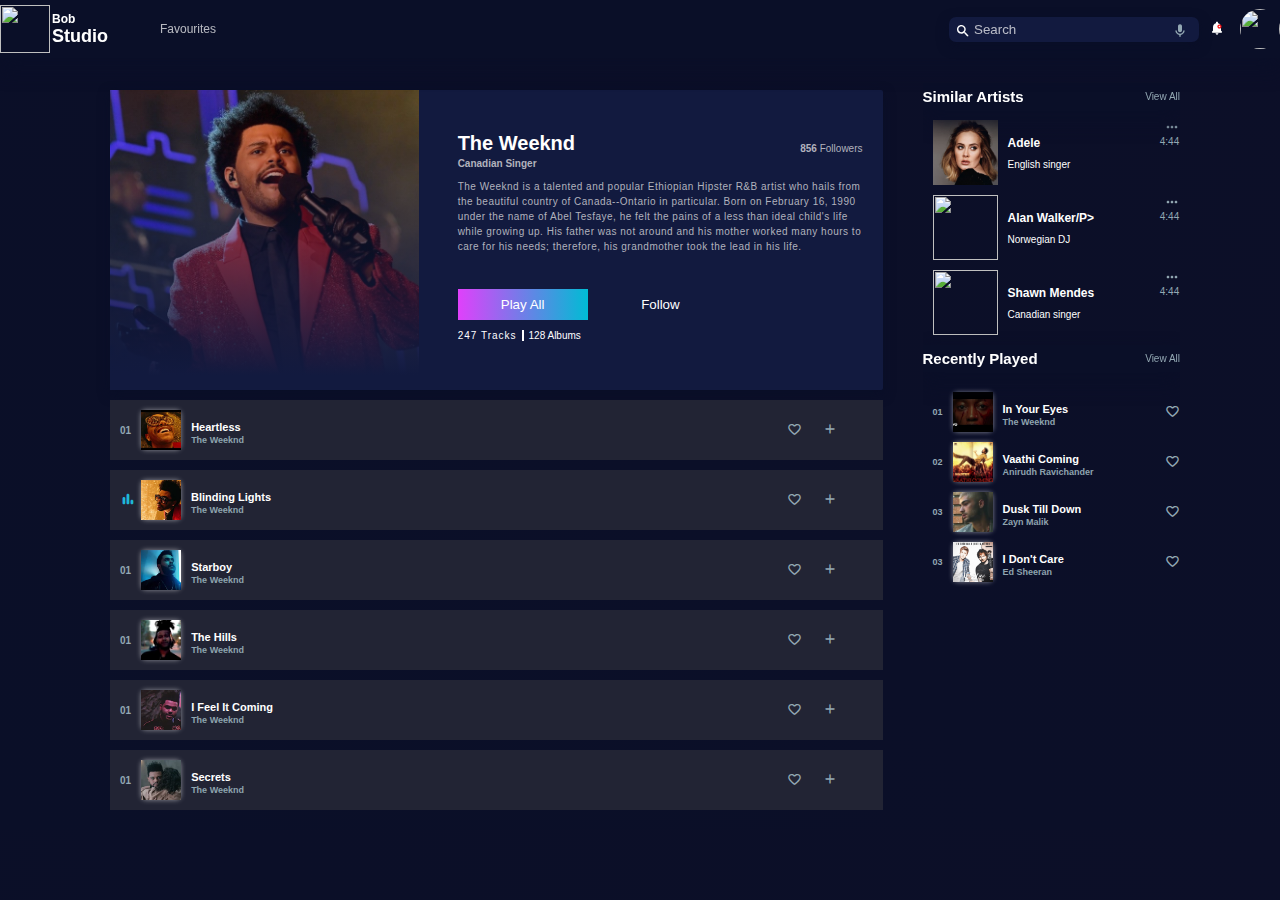
==== playlist.html @ 1a315e76 "complete single playlist" ====
<!DOCTYPE html>
<html lang="en">

<head>
    <meta charset="UTF-8" />
    <meta name="viewport" content="width=device-width, initial-scale=1.0" />
    <title>Bob Studio</title>
    <link rel="shortcut icon" href="img/logo1.svg" type="image/x-icon">
    <link rel="stylesheet" href="css/style.css" />
    <link
        href="https://fonts.googleapis.com/css?family=Material+Icons|Material+Icons+Outlined|Material+Icons+Two+Tone|Material+Icons+Round"
        rel="stylesheet" />
</head>

<body>
    <!-- Navbar -->
    <div class="navbar-fixed">
        <nav class="navbar">
            <div class="left d-flex">
                <div class="logo d-flex">
                    <div class="logo-img">
                        <a href="index.html"><img src="img/logo1.svg" alt=""></a>
                    </div>
                    <span class="logo-name">
                        <span>Bob</span><br />
                        <span>Studio</span>
                    </span>
                </div>
                <span class="link">
                    <a href="#player">Favourites</a>
                </span>
            </div>
            <div class="right d-flex">
                <div class="search">
                    <span class="material-icons-round"> search </span>
                    <input type="text" placeholder="Search" />
                    <span class="material-icons-round"> mic </span>
                </div>
                <div class="notif">
                    <i class="material-icons-round"> notifications </i>
                    <i class="material-icons-round"> stop_circle </i>
                </div>
                <div class="profile-pic">
                    <img src="img/profile.jpeg" alt="" />
                </div>
            </div>
        </nav>
    </div>
    <!-- End Navbar -->

    <div class="container d-flex">
        <!--  Main Section -->
        <main class="main-section col">
            <!-- Hero Section -->
            <div class="hero d-flex">
                <div class="left">
                    <div class="image-container">
                        <img src="img/weeknd1.jpg" alt="" />
                    </div>
                </div>
                <div class="right d-flex">
                    <div class="heading d-flex">
                        <div class="left">
                            <p class="artist-name">The Weeknd</p>
                            <p class="bold">Canadian Singer</p>
                        </div>
                        <div class="right">
                            <span class="followers bold">856</span> Followers
                        </div>
                    </div>
                    <div class="description">
                        The Weeknd is a talented and popular Ethiopian Hipster R&B artist who hails from the beautiful
                        country of
                        Canada--Ontario in particular. Born on February 16, 1990 under the name of Abel Tesfaye, he felt
                        the pains of a less
                        than ideal child's life while growing up. His father was not around and his mother worked many
                        hours to care for his
                        needs; therefore, his grandmother took the lead in his life.
                    </div>
                    <div class="controls">
                        <button class="btn">Play All</button>
                        <button class="btn">Follow</button>
                    </div>
                    <div class="songs d-flex">
                        <div class="tracks"><span>247</span> Tracks</div>
                        <div class="albums"><span>128</span> Albums</div>
                    </div>
                </div>
            </div>
            <!-- End Hero Section -->

            <!-- All Songs -->
            <div class="all-songs d-flex">
                <div class="song d-flex">
                    <div class="left d-flex">
                        <div class="count">01</div>
                        <a href="#player">
                            <div class="image-container play-pause">
                                <img src="img/heartless.webp" alt="" />
                            </div>
                        </a>
                        <div class="name d-flex">
                            <div class="song-name">Heartless</div>
                            <div class="singer-name">The Weeknd</div>
                        </div>
                    </div>
                    <div class="right d-flex">
                        <input type="checkbox" class="toggle-button" />
                        <div class="favourite"></div>
                        <span class="material-icons-round"> add </span>
                    </div>
                </div>
                <div class="song d-flex">
                    <div class="left d-flex">
                        <div class="current-playing">
                            <span class="material-icons-round">
                                bar_chart
                            </span>
                        </div>
                        <a href="#player">
                            <div class="image-container play-pause">
                                <img src="img/blinding-ligghts.webp" alt="" />
                            </div>
                        </a>
                        <div class="name d-flex">
                            <div class="song-name">Blinding Lights</div>
                            <div class="singer-name">The Weeknd</div>
                        </div>
                    </div>
                    <div class="right d-flex">
                        <input type="checkbox" class="toggle-button" />
                        <div class="favourite"></div>
                        <span class="material-icons-round"> add </span>
                    </div>
                </div>
                <div class="song d-flex">
                    <div class="left d-flex">
                        <div class="count">01</div>
                        <a href="#player">
                            <div class="image-container play-pause">
                                <img src="img/starboy.webp" alt="" />
                            </div>
                        </a>
                        <div class="name d-flex">
                            <div class="song-name">Starboy</div>
                            <div class="singer-name">The Weeknd</div>
                        </div>
                    </div>
                    <div class="right d-flex">
                        <input type="checkbox" class="toggle-button" />
                        <div class="favourite"></div>
                        <span class="material-icons-round"> add </span>
                    </div>
                </div>
                <div class="song d-flex">
                    <div class="left d-flex">
                        <div class="count">01</div>
                        <a href="#player">
                            <div class="image-container play-pause">
                                <img src="img/the-hills.webp" alt="" />
                            </div>
                        </a>
                        <div class="name d-flex">
                            <div class="song-name">The Hills</div>
                            <div class="singer-name">The Weeknd</div>
                        </div>
                    </div>
                    <div class="right d-flex">
                        <input type="checkbox" class="toggle-button" />
                        <div class="favourite"></div>
                        <span class="material-icons-round"> add </span>
                    </div>
                </div>
                <div class="song d-flex">
                    <div class="left d-flex">
                        <div class="count">01</div>
                        <a href="#player">
                            <div class="image-container play-pause">
                                <img src="img/i-feel-it-coming.webp" alt="" />
                            </div>
                        </a>
                        <div class="name d-flex">
                            <div class="song-name">I feel it coming</div>
                            <div class="singer-name">The Weeknd</div>
                        </div>
                    </div>
                    <div class="right d-flex">
                        <input type="checkbox" class="toggle-button" />
                        <div class="favourite"></div>
                        <span class="material-icons-round"> add </span>
                    </div>
                </div>
                <div class="song d-flex">
                    <div class="left d-flex">
                        <div class="count">01</div>
                        <a href="#player">
                            <div class="image-container play-pause">
                                <img src="img/secrets.webp" alt="" />
                            </div>
                        </a>
                        <div class="name d-flex">
                            <div class="song-name">Secrets</div>
                            <div class="singer-name">The Weeknd</div>
                        </div>
                    </div>
                    <div class="right d-flex">
                        <input type="checkbox" class="toggle-button" />
                        <div class="favourite"></div>
                        <span class="material-icons-round"> add </span>
                    </div>
                </div>
            </div>
            <!-- End All Songs -->
        </main>
        <!-- End Main Section -->

        <!-- Sidebar -->
        <aside class="col">
            <div class="navbar-fixed d-flex">
                <div class="left">Similar Artists</div>
                <div class="right"><a href="#"> View All</a></div>
            </div>

            <div class="sidebar-main" id="similar-artists">
                <div class="latest-artist d-flex">
                    <div class="left d-flex">
                        <a href="#player">
                            <div class="image-container play-pause" tabindex="1">
                                <img src="img/adele.jpg" alt="">
                            </div>
                        </a>
                        <div class="details">
                            <p class="name">Adele</p>
                            <p class="date">English singer</p>
                        </div>
                    </div>
                    <div class="right d-flex">
                        <div class="dropdown-container" tabindex="1">
                            <div class="dropdown">
                                <ul class="list">
                                    <li>
                                        <a href="#player">
                                            <span class="material-icons-round ">
                                                play_arrow
                                            </span>
                                            <span> Play Now</span>
                                        </a>
                                    </li>
                                    <li>
                                        <a href="#player">
                                            <span class="material-icons-round ">
                                                add
                                            </span>
                                            <span> Add to Queue</span>
                                        </a>
                                    </li>
                                    <li>
                                        <a href="#player">
                                            <span class="material-icons-round ">
                                                playlist_add
                                            </span>
                                            <span> Add to Favourites</span>
                                        </a>
                                    </li>
                                    <li>
                                        <a href="#player">
                                            <span class="material-icons-round ">
                                                info
                                            </span>
                                            <span> Get Info</span>
                                        </a>
                                    </li>
                                </ul>
                            </div>
                            <div class="menu-icon">
                                <span class="material-icons-round">
                                    more_horiz
                                </span>
                            </div>
                        </div>

                        <div class="length">
                            4:44
                        </div>

                    </div>
                </div>
                <div class="latest-artist d-flex">
                    <div class="left d-flex">
                        <a href="#player">
                            <div class="image-container play-pause" tabindex="1">
                                <img src="img/AlanWalker.jpg" alt="">
                            </div>
                        </a>
                        <div class="details">
                            <p class="name">Alan Walker/p>
                            <p class="date">Norwegian DJ</p>
                        </div>
                    </div>
                    <div class="right d-flex">
                        <div class="dropdown-container" tabindex="1">
                            <div class="dropdown">
                                <ul class="list">
                                    <li>
                                        <a href="#player">
                                            <span class="material-icons-round ">
                                                play_arrow
                                            </span>
                                            <span> Play Now</span>
                                        </a>
                                    </li>
                                    <li>
                                        <a href="#player">
                                            <span class="material-icons-round ">
                                                add
                                            </span>
                                            <span> Add to Queue</span>
                                        </a>
                                    </li>
                                    <li>
                                        <a href="#player">
                                            <span class="material-icons-round ">
                                                playlist_add
                                            </span>
                                            <span> Add to Favourites</span>
                                        </a>
                                    </li>
                                    <li>
                                        <a href="#player">
                                            <span class="material-icons-round ">
                                                info
                                            </span>
                                            <span> Get Info</span>
                                        </a>
                                    </li>
                                </ul>
                            </div>
                            <div class="menu-icon">
                                <span class="material-icons-round">
                                    more_horiz
                                </span>
                            </div>
                        </div>

                        <div class="length">
                            4:44
                        </div>

                    </div>
                </div>
                <div class="latest-artist d-flex">
                    <div class="left d-flex">
                        <a href="#player">
                            <div class="image-container play-pause" tabindex="1">
                                <img src="img/shawnmendes.jpg" alt="">
                            </div>
                        </a>
                        <div class="details">
                            <p class="name">Shawn Mendes</p>
                            <p class="date">Canadian singer</p>
                        </div>
                    </div>
                    <div class="right d-flex">
                        <div class="dropdown-container" tabindex="1">
                            <div class="dropdown">
                                <ul class="list">
                                    <li>
                                        <a href="#player">
                                            <span class="material-icons-round ">
                                                play_arrow
                                            </span>
                                            <span> Play Now</span>
                                        </a>
                                    </li>
                                    <li>
                                        <a href="#player">
                                            <span class="material-icons-round ">
                                                add
                                            </span>
                                            <span> Add to Queue</span>
                                        </a>
                                    </li>
                                    <li>
                                        <a href="#player">
                                            <span class="material-icons-round ">
                                                playlist_add
                                            </span>
                                            <span> Add to Favourites</span>
                                        </a>
                                    </li>
                                    <li>
                                        <a href="#player">
                                            <span class="material-icons-round ">
                                                info
                                            </span>
                                            <span> Get Info</span>
                                        </a>
                                    </li>
                                </ul>
                            </div>
                            <div class="menu-icon">
                                <span class="material-icons-round">
                                    more_horiz
                                </span>
                            </div>
                        </div>

                        <div class="length">
                            4:44
                        </div>

                    </div>
                </div>
            </div>

            <!-- Recently Played -->
            <div class="navbar-fixed d-flex">
                <div class="left">Recently Played</div>
                <div class="right"><a href="#"> View All</a></div>
            </div>

            <div class="sidebar-main" id="recently-played">
                <div class="song d-flex">
                    <div class="left d-flex">
                        <div class="count">01</div>
                        <a href="#player">
                            <div class="image-container play-pause">
                                <img src="img/in-your-eyes.jpeg" alt="" />
                            </div>
                        </a>
                        <div class="name d-flex">
                            <div class="song-name">In Your Eyes</div>
                            <div class="singer-name">The Weeknd</div>
                        </div>
                    </div>
                    <div class="right">
                        <input type="checkbox" class="toggle-button" />
                        <div class="favourite"></div>
                    </div>
                </div>
                <div class="song d-flex">
                    <div class="left d-flex">
                        <div class="count">02</div>

                        <a href="#player">
                            <div class="image-container play-pause">
                                <img src="img/vaatthi.jpg" alt="" />
                            </div>
                        </a>
                        <div class="name d-flex">
                            <div class="song-name">Vaathi Coming</div>
                            <div class="singer-name">Anirudh Ravichander</div>
                        </div>
                    </div>
                    <div class="right">
                        <input type="checkbox" class="toggle-button" />
                        <div class="favourite"></div>
                    </div>
                </div>
                <div class="song d-flex">
                    <div class="left d-flex">
                        <div class="count">03</div>

                        <a href="#player">
                            <div class="image-container play-pause">
                                <img src="img/dusk-till-down.jpeg" alt="" />
                            </div>
                        </a>
                        <div class="name d-flex">
                            <div class="song-name">Dusk Till Down</div>
                            <div class="singer-name">Zayn Malik</div>
                        </div>
                    </div>
                    <div class="right">
                        <input type="checkbox" class="toggle-button" />
                        <div class="favourite"></div>
                    </div>
                </div>
                <div class="song d-flex">
                    <div class="left d-flex">
                        <div class="count">03</div>

                        <a href="#player">
                            <div class="image-container play-pause">
                                <img src="img/i-dont-care.jpg" alt="" />
                            </div>
                        </a>
                        <div class="name d-flex">
                            <div class="song-name">I Don't Care</div>
                            <div class="singer-name">Ed Sheeran</div>
                        </div>
                    </div>
                    <div class="right">
                        <input type="checkbox" class="toggle-button" />
                        <div class="favourite"></div>
                    </div>
                </div>
            </div>
        </aside>
        <!-- End Sidebar -->
    </div>
    <!-- Footer -->
    <footer id="player">
        <div class="container d-flex">
            <div class="song-info left d-flex">
                <div class="image-container"><img src="img/weeknd.jpg" alt="" /></div>
                <div class="song-details">
                    <marquee behavior=scroll direction="left" scrollamount="3">Blinding Lights</marquee>
                    <p>The Weeknd</p>
                </div>
                <div class="make-favourite d-flex">
                    <input type="checkbox" class="toggle-button" />
                    <div class="favourite"></div>
                    <span class="material-icons-round">block</span>
                </div>
            </div>
            <div class="main-controls d-flex center">
                <div class="top-controls d-flex">
                    <span class="material-icons-round">shuffle</span>
                    <span class="material-icons-round">skip_previous</span>
                    <span class="material-icons-round">pause</span>
                    <span class="material-icons-round">skip_next</span>
                    <span class="material-icons-round">repeat</span>
                </div>
                <div class="bottom-controls d-flex">
                    <div class="duration">1:24</div>
                    <div class="progress d-flex"><input type="range" /></div>
                    <div class="duration">4:23</div>
                </div>
            </div>
            <div class="right-control right d-flex">
                <span class="material-icons-round">playlist_play</span>
                <span class="material-icons-round">speaker</span>
                <span class="material-icons-round">volume_up</span>
                <div class="progress d-flex">
                    <input type="range" />
                </div>
                <span class="material-icons-round">open_in_full</span>
            </div>
        </div>
    </footer>
    <!-- End Footer -->
</body>

</html>
---- css/style.css ----
/*=============================================
=            Global Styles            =
=============================================*/

@font-face {
  font-family: priori-sans;
  src: url(../Priori_Sans_Regular.ttf);
}
* {
  padding: 0;
  margin: 0;
  box-sizing: border-box;
  font-family: sans-serif;
  outline: none;
}

html {
  font-size: 62.5%;
}
:root {
  --white: #ffffff;
  --light-grey: #93a8b3;
  --dark-blue: #0a0f28;
}
a {
  color: inherit;
  text-decoration: none;
}
a:hover,
a:focus {
  color: white;
  text-decoration: none;
}
::-webkit-scrollbar {
  display: none;
}
::placeholder {
  /* Chrome, Firefox, Opera, Safari 10.1+ */
  color: #ffffffb3;
  opacity: 1; /* Firefox */
}
html,
body,
aside {
  -ms-overflow-style: none; /* IE and Edge */
  scrollbar-width: none; /* Firefox */
}

body {
  background: linear-gradient(45deg, #0a0f28, #0c0f28);
  background-color: #0a0f28;
  background-color: var(--dark-blue);
  color: #93a8b3;
  color: var(--light-grey);
  scrollbar-width: none;
}
img {
  width: 100%;
  height: 100%;
  object-fit: cover;
}
.col {
  margin-left: 1.5rem;
  margin-right: 1.5rem;
  padding: 1rem;
}
.d-flex {
  display: flex;
  justify-content: center;
  align-items: center;
}
.container {
  width: 100%;
  margin-top: 8rem;
  padding-right: 1.5rem;
  padding-left: 1.5rem;
  margin-right: auto;
  margin-left: auto;
  align-items: stretch;
}
@media (min-width: 576px) {
  .container {
    width: 54rem;
  }
}
@media (min-width: 768px) {
  .container {
    width: 720px;
  }
}
@media (min-width: 992px) {
  .container {
    width: 960px;
  }
}
@media (min-width: 1200px) {
  .container {
    width: 114rem;
  }
}
.main-section {
  flex: 3;
}
.center {
  align-self: center;
  justify-self: center;
}

aside {
  flex: 1;
}
.section-title {
  margin: 2rem 0 1rem;
  color: white;
  color: var(--white);
  font-weight: 500;
  text-transform: capitalize;
}
.material-icons-round,
.material-icons-outlined {
  font-size: 16px !important;
  vertical-align: middle;
  position: relative;
  top: -1px;
  margin-right: 5px;
}
.material-icons-round:hover,
.material-icons-round:focus {
  color: white;
  cursor: pointer;
}
.dropdown {
  background-color: rgba(255, 255, 255, 0.9);
  position: absolute;
  top: 10px;
  right: 20px;
  transition: transform 0.4s;
  transform: scale(0);
  transform-origin: 100% 0;
  font-weight: normal;
}
.dropdown-container:focus .dropdown {
  z-index: 100;
  transform: scale(1);
  text-align: left;
}

/*=====  End of Global Styles  ======*/

/*=============================================
=            Navbar            =
=============================================*/

.navbar-fixed {
  position: fixed;
  width: 100%;
  top: 0;
  background-color: #0a0f28;
  background-color: var(--dark-blue);
  padding: 5px 0;
  box-shadow: 0px 10px 20px 0px #0a0f28;
  box-shadow: 0px 10px 20px 0px var(--dark-blue);
  z-index: 200;
}
.navbar {
  display: flex;
  justify-content: space-between;
  align-items: center;
}
.logo-img {
  height: 4.8rem;
  width: 5rem;
}
.logo-img img {
  height: 100%;
  width: 100%;
  object-fit: contain;
}
.logo-name {
  width: 10rem;
  padding: 0px 2px;
  font-weight: 600;
}
.logo-name span:first-child {
  color: white;
  color: var(--white);
  font-size: 1.2rem;
}
.logo-name span:last-child {
  color: white;
  color: var(--white);
  font-size: 1.8rem;
}
.link a {
  padding: 10px;
  font-size: 1.2rem;
  color: rgba(255, 255, 255, 0.7);
  text-decoration: none;
}
.link a:hover {
  cursor: pointer;
  color: white;
  color: var(--white);
}
.search input {
  padding: 0.5rem 2.5rem;
  width: 25rem;
  background-color: #121a3f;
  color: white;
  color: var(--white);
  border: none;
  border-radius: 7px;
  /* box-shadow: 0px 1px 13px 1px #090e27; */
  box-shadow: #090e27 0px 4px 12px;
}
.search {
  position: relative;
}
.search span:nth-child(1) {
  position: absolute;
  font-size: 1rem;
  left: 6px;
  top: 6px;
  color: #ffffff;
  z-index: 1;
}
.search span:last-child {
  position: absolute;
  font-size: 1rem;
  right: 6px;
  top: 6px;
  color: #93a8b3;
  z-index: 1;
}
.search,
.notif {
  margin-right: 1rem;
}
.notif {
  color: white;
  color: var(--white);
  position: relative;
  cursor: pointer;
}
.notif i:nth-child(2) {
  position: absolute;
  font-size: 5px !important;
  color: red;
  left: 8px;
  top: 3px;
}
.profile-pic {
  height: 4rem;
  width: 4rem;
}
.profile-pic img {
  width: 100%;
  height: 100%;
  object-fit: cover;
  border-radius: 50%;
}

/*=====  End of Navbar  ======*/

/*=============================================
=            Carousel            =
=============================================*/

.carousel .row {
  justify-content: space-between;
}
.carousel-item {
  /* margin-bottom: 1rem; */
  min-width: 24rem;
  height: 20rem;
  border-radius: 5px;
  transition: transform 250ms;
  overflow: hidden;
}
.row:hover .carousel-item {
  opacity: 0.5;
  transform: scale(0.9);
}
.row:hover .carousel-item:hover {
  cursor: pointer;
  transform: scale(1.2);
  opacity: 1;
  z-index: 1;
}

/*=====  End of Carousel  ======*/

/*=============================================
=            Latest Release Section            =
=============================================*/

.section-container {
  flex-wrap: wrap;
  justify-content: space-between;
}
.image-container {
  width: 10rem;
  height: 10rem;
  margin-right: 1rem;
}
.latest-artist {
  flex-basis: 47%;
  margin-bottom: 1rem;
  justify-content: space-between;
  position: relative;
}
.latest-artist .right {
  flex-direction: column;
  align-self: flex-start;
  justify-content: end;
}
.details {
  color: white;
}
.name,
.date {
  line-height: 2;
}
.name {
  text-transform: capitalize;
  font-size: 1.2em;
  color: #fff;
  font-weight: 600;
}
.date {
  font-weight: 100;
}
.menu-icon:hover {
  cursor: pointer;
}
.latest-artist .material-icons-round {
  margin: 0;
  margin-left: 5px;
}
.length {
  font-size: 1em;
}
.list {
  list-style: none;
}
.list li:hover {
  background-color: white;
}
.list li a {
  display: block;
  width: 100%;
  text-decoration: none;
  color: darkslategray;
  padding: 0.5rem;
  font-size: 12px;
  border-bottom: 1px solid lightgray;
}
.text {
  line-height: 24px;
}

/*=====  End of Latest Release Section  ======*/

/*=============================================
=            Popular Artists Section            =
=============================================*/

.popular-artist .image-container {
  border-radius: 50%;
  overflow: hidden;
  width: 11.5rem;
  margin-right: 0;
}
.popular-artist .image-container img {
  border-radius: 50%;
}
.popular-artist .name {
  text-align: center;
  text-transform: capitalize;
}

/*=============================================
=            Catefories Section            =
=============================================*/

#categories .section-container {
  background-color: #101642;
  padding: 1rem;
  border-radius: 5px;
}
.stations {
  height: 10rem;
  width: 10rem;
  flex-direction: column;
  padding: 10px;
  border-radius: 10px;
  background-color: #ff6701;
  box-shadow: 0px 0px 10px 2px #00000050;
}
.stations .image-container {
  margin: 0;
  width: 4rem;
  height: 4rem;
}
.category {
  position: relative;
  width: 8rem;
  height: 8rem;
  overflow: hidden;
  border-radius: 50%;
}
.category .image-container {
  display: block;
  width: 8rem;
  height: 8rem;
  margin-right: 0;
}
.category img {
  border-radius: 50%;
}
.category .name {
  position: absolute;
  width: 100%;
  height: 100%;
  top: 0;
  left: 0;
  border-radius: 50%;
  text-align: center;
  z-index: 2;
  font-size: 1.2rem;
  text-shadow: 0px 5px 6px rgba(0, 0, 0);
}
.love {
  background: rgb(2, 0, 36);
  background: linear-gradient(#ff577e50 0%, #ff577f50 100%);
}
.retro {
  background: linear-gradient(#f0cb6550 0%, #f1ce6d50 100%);
}
.chill {
  background: linear-gradient(#00d0f550, #51c2d550);
}
.workout {
  background: linear-gradient(#ebd8b750 0%, #ebd8b750 100%);
}
.rock {
  background: linear-gradient(#0015ff50 0%, #0015ff50 100%);
}
.pop {
  background: linear-gradient(
    rgba(255, 166, 0, 0.5) 0%,
    rgba(255, 68, 0, 0.5) 100%
  );
}

/*=====  End of Catefories Section  ======*/

/*=============================================
=            Most Popular Categories Section            =
=============================================*/

#most-popular .section-container {
  justify-content: space-between;
}
.mood-element {
  position: relative;
}
.mood-element .image-container,
.mood-element {
  min-width: 24rem;
  height: 16rem;
}
.mood-element .name {
  position: absolute;
  text-align: center;
  width: 24rem;
  top: 0;
  line-height: 16rem;
  font-size: 1.5rem;
  background-color: #00000050;
  text-shadow: 2px 1px 1px black;
  z-index: 2;
}

/*=====  End of Most Popular Categories Section  ======*/

/*=============================================
=            Latest Songs Section            =
=============================================*/

.latest-songs .image-container {
  width: 12rem;
  height: 12rem;
  margin: 0;
}
.latest-songs .details,
.latest-songs .name {
  font-size: 1.1rem;
  margin-top: 0.6rem;
}
.latest-songs .name p:last-child {
  font-weight: 300;
}

/*=====  End of Latest Songs Section  ======*/

/*=============================================
=            Queue Section            =
=============================================*/

aside.col {
  height: 83vh;
  width: 25%;
  top: 9.3rem;
  position: sticky;
  overflow-y: scroll;
  padding: 0;
}
aside .navbar-fixed {
  position: sticky;
  top: 0px;
}
aside .navbar-fixed .left {
  color: white;
  font-size: 1.5rem;
  font-weight: 600;
  flex: 2;
}
.queue-menu:hover {
  cursor: pointer;
}
.queue-menu {
  color: #50e0c0 !important ;
  font-size: 1.2rem !important;
  font-family: priori-sans !important;
  text-align: right;
  font-weight: 600;
}
.queue-menu .dropdown {
  top: 25px;
  right: 30px;
}
.song {
  justify-content: space-between;
  margin-bottom: 1rem;
}
.song .left > div {
  margin-right: 1rem;
  font-weight: 600;
}
.sidebar-main {
  margin-top: 2rem;
  padding-left: 1rem;
}
.sidebar-main .count {
  font-size: 0.9rem;
}
.song .image-container {
  width: 4rem;
  height: 4rem;
  border-radius: 5px;
  box-shadow: 0px 0px 5px rgba(255, 255, 255, 0.5);
}
.song .right {
  align-self: center;
  position: relative;
}
.singer-name {
  font-size: 0.9rem;
  line-height: 0.6;
  color: #8fa4af;
}
.song-name {
  font-size: 1.1rem;
}
.current-playing .material-icons-round {
  color: #1fb7d8;
  margin-right: -5px;
}

/*=====  End of Queue Section  ======*/

/*=============================================
=            Hero section            =
=============================================*/

.hero {
  background-color: #121a3f;
  box-shadow: #090e27 0px 4px 12px;
  justify-content: space-between;
  height: 30rem;
  border-radius: 2px;
}
.hero .image-container {
  position: relative;
  height: 100%;
  width: 100%;
}
.hero .image-container::after {
  position: absolute;
  content: "";
  display: block;
  top: 0;
  left: 0;
  height: 100%;
  width: 100%;
  background: linear-gradient(
    to bottom,
    rgba(255, 255, 255, 0) 0%,
    #121a3f 95%
  );
}
.hero > .left {
  height: 100%;
  width: 40%;
}
.hero > .right {
  padding-right: 2rem;
  color: #b1b2bd;
  height: 75%;
  width: 55%;
  flex-direction: column;
  justify-content: flex-start;
  align-items: flex-start;
}
.hero .heading {
  width: 100%;
  justify-content: space-between;
}
.heading .artist-name {
  font-size: 2rem;
  color: white;
  font-weight: bolder;
  line-height: 1.5;
}
.bold {
  font-weight: bold;
}
.description {
  margin-top: 1rem;
  line-height: 1.5;
  letter-spacing: 0.5px;
}
.controls {
  margin-top: 3.5rem;
  margin-bottom: 1rem;
}
.controls button {
  padding: 0.8rem;
  width: 13rem;
  border-radius: 0%;
  margin-right: 0.5rem;
  border: 0px;
  color: #ffffff;
  background: transparent;
  transition: box-shadow 0.3s ease-in-out;
}

.btn:hover,
.btn:focus {
  cursor: pointer;
  box-shadow: inset 0 0 0 0.2rem white;
}
.controls button:first-child {
  background: linear-gradient(to right, #e040fb, #00bcd4);
}
.songs {
  color: white;
}
.tracks {
  margin-right: 0.5rem;
  padding-right: 0.5rem;
  letter-spacing: 1px;
  border-right: 2px solid white;
}
/*=====  End of Hero section  ======*/

/*=============================================
=            All Songs section            =
=============================================*/

.all-songs {
  flex-direction: column;
  margin-top: 1rem;
}
.all-songs .song {
  background-color: #222434;
  width: 100%;
  padding: 1rem;
  padding-right: 4rem;
  transition: 0.3s ease-in-out;
}
.all-songs .song:hover,
.all-songs .song:focus {
  background-color: #27293a;
  box-shadow: #090e27 0px 4px 12px;
}
.all-songs .favourite::after {
  margin-right: 2rem;
}
.song .name {
  flex-direction: column;
  align-items: flex-start;
}
/*=====  End of All Songs section  ======*/

/*=============================================
=            Similar Artists Section            =
=============================================*/
#similar-artists {
  margin-top: 1rem;
}
#similar-artists .image-container {
  width: 6.5rem;
  height: 6.5rem;
}
#similar-artists .play-pause::after {
  width: 6.5rem;
  line-height: 6.5rem;
}

#similar-artists + .navbar-fixed {
  z-index: 100;
}
#similar-artists .dropdown-container {
  z-index: 150;
}

/*=====  End of Similar Artists Section  ======*/

/*=============================================
=            Play Pause hover effect            =
=============================================*/

.play-pause {
  position: relative;
}
.play-pause::after {
  width: 100%;
  height: 100%;
  content: "play_arrow";
  font-family: "Material Icons Round";
  font-size: 3rem;
  position: absolute;
  top: 0;
  left: 0;
  text-align: center;
  line-height: 8rem;
  color: white;
  background-color: #0c0c0c50;
  z-index: 5;
  display: none;
}
.toggle-button {
  position: absolute;
  z-index: 5;
  width: 20px;
  height: 20px;
  opacity: 0;
  top: 0;
  left: 0;
}
.favourite::after {
  content: "favorite_border";
  font-family: "Material Icons Round";
  font-size: 1.5rem;
}
.toggle-button:hover {
  cursor: pointer;
}
.toggle-button:checked + .favourite::after {
  content: "favorite";
  color: red;
}
.latest-artist .play-pause::after {
  width: 10rem;
  line-height: 10rem;
  height: 100%;
}
.play-pause:hover::after {
  display: block;
}
.category .name:hover + a .play-pause::after,
.mood-element .name:hover + a .play-pause::after {
  display: block;
}

.popular-artist .play-pause::after {
  line-height: 11.5rem;
}
.mood-element .play-pause::after {
  line-height: 16rem;
}
.latest-songs .play-pause::after {
  line-height: 12rem;
}
.song .play-pause::after {
  line-height: 4rem;
  font-size: 2rem;
}

/*=====  End of Play Pause hover effect  ======*/

/*=============================================
=            Bottom Music Player            =
=============================================*/

#player {
  position: fixed;
  bottom: 0;
  left: 0;
  width: 100%;
  z-index: 20;
  background-color: #282828;
  visibility: hidden;
  opacity: 0;
  transition: 0.3s ease-in-out;
}
#player:target {
  visibility: visible;
  opacity: 1;
}
#player .container {
  padding-top: 1rem;
  padding-bottom: 1rem;
  margin-top: 0;
  justify-content: space-between;
  color: #93a8b3;
}
#player .image-container {
  width: 6rem;
  height: 6rem;
}
.song-details {
  margin-right: 1rem;
}
.song-details marquee {
  font-size: 1.3rem;
  font-weight: 500;
  max-width: 15rem;
  max-height: 2rem;
  margin-top: -1rem;
  margin-bottom: 1rem;
  overflow: hidden;
  color: white;
  position: relative;
}
.song-details marquee::after {
  position: absolute;
  content: "";
  top: 0;
  left: 0;
  width: 100%;
  height: 100%;
  background: linear-gradient(to right, rgba(255, 255, 255, 0) 0%, #282828 95%);
}
.song-details p:last-child {
  font-size: 1rem;
  font-weight: 300;
  margin-bottom: -1rem;
}
.make-favourite {
  position: relative;
  align-self: flex-start;
  margin-top: 0.8rem;
}
.make-favourite .favourite::after {
  font-size: 2rem !important;
}
#player .material-icons-round {
  font-size: 2rem !important;
  margin-left: 1rem;
}
.main-controls {
  flex-direction: column;
}
.top-controls {
  margin-bottom: 0.5rem;
}
.top-controls span:nth-child(3) {
  border: 2px solid white;
  padding: 0.5rem;
  border-radius: 50%;
}
.bottom-controls {
  justify-content: space-between;
  min-width: 35rem;
  font-size: 1.3rem;
}
.bottom-controls .progress input {
  width: 28rem;
}

/*----------  Audio and Volume seek bar  ----------*/

.progress input[type="range"] {
  overflow: hidden;
  -webkit-appearance: none;
  cursor: pointer;
  background-color: #282828;
}
::-webkit-slider-runnable-track {
  background: #ddd;
  -webkit-appearance: none;
  height: 0.5rem;
  margin-top: -1px;
  border-radius: 5px;
}

::-webkit-slider-thumb {
  -webkit-appearance: none;
  width: 1.5rem;
  height: 1.5rem;
  background: dodgerblue;
  box-shadow: -100vw 0 0 99vw #acce66;
}
::-moz-range-thumb {
  background: rgb(255, 255, 255);
  width: 1.5rem;
  height: 1.5rem;
  border-radius: 50%;
  border: 2px solid #999;
  box-sizing: border-box;
}
::-ms-thumb {
  background: #fff;
  border: 2px solid #999;
  width: 1.5rem;
  height: 1.5rem;
  border-radius: 50%;
  box-sizing: border-box;
}

::-moz-range-progress {
  background-color: #acce66;
}
::-moz-range-track {
  background-color: white;
}
::-ms-track {
  background: #ddd;
  color: transparent;
  height: 0.5rem;
  border: none;
}
input[type="range"]::-ms-fill-lower {
  background-color: #acce66;
}
input[type="range"]::-ms-fill-upper {
  background-color: white;
}

/*=====  End of Bottom Music Player  ======*/
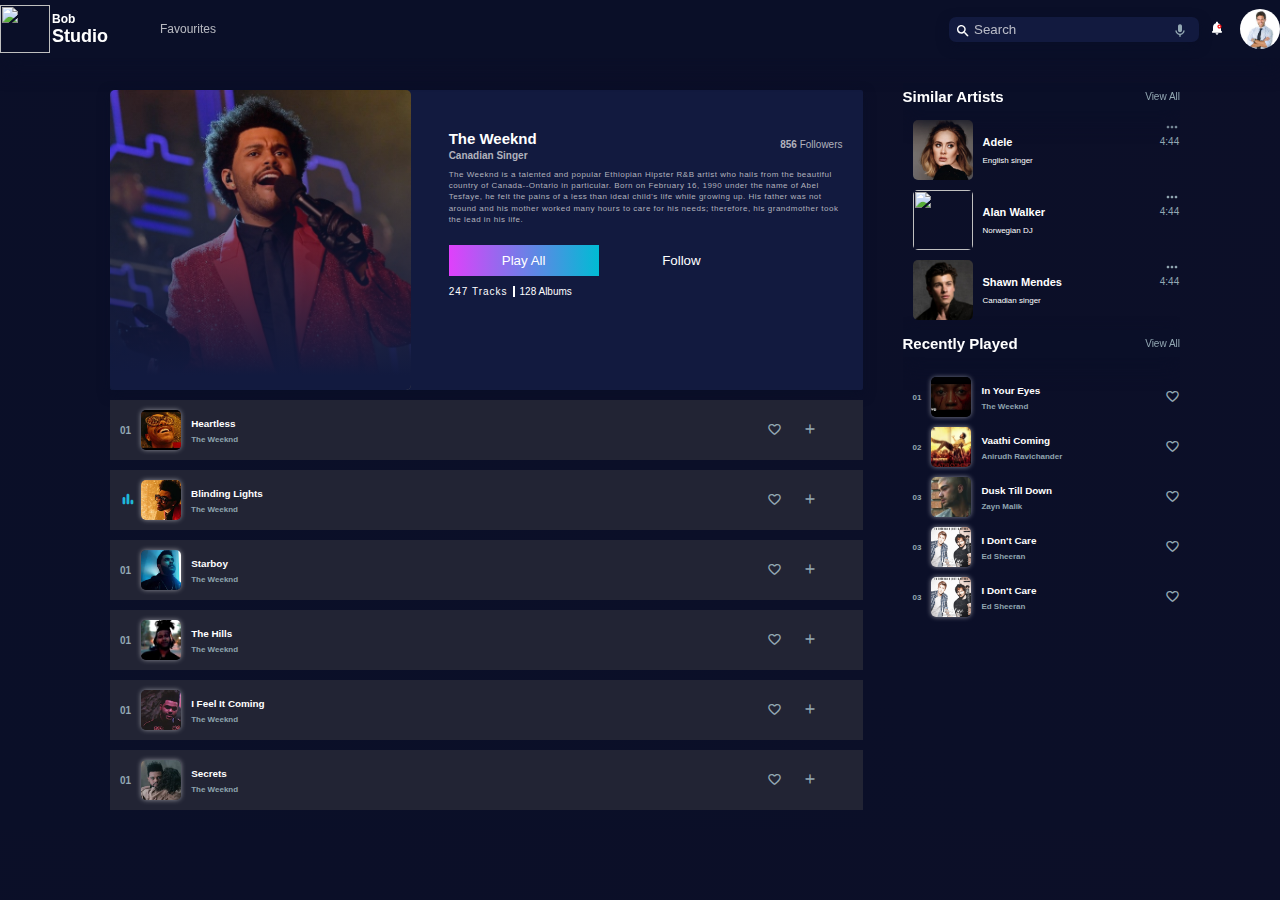
==== commit 169ea0ff: "Add Responsiveness" ====
--- a/playlist.html
+++ b/playlist.html
@@ -6,10 +6,11 @@
     <meta name="viewport" content="width=device-width, initial-scale=1.0" />
     <title>Bob Studio</title>
     <link rel="shortcut icon" href="img/logo1.svg" type="image/x-icon">
-    <link rel="stylesheet" href="css/style.css" />
     <link
         href="https://fonts.googleapis.com/css?family=Material+Icons|Material+Icons+Outlined|Material+Icons+Two+Tone|Material+Icons+Round"
         rel="stylesheet" />
+    <link rel="stylesheet" href="css/style.css" />
+
 </head>
 
 <body>
@@ -22,8 +23,8 @@
                         <a href="index.html"><img src="img/logo1.svg" alt=""></a>
                     </div>
                     <span class="logo-name">
-                        <span>Bob</span><br />
-                        <span>Studio</span>
+                        <span class="focus-in-contract-bck">Bob</span><br>
+                        <span class="focus-in-contract-bck">Studio</span>
                     </span>
                 </div>
                 <span class="link">
@@ -48,11 +49,11 @@
     </div>
     <!-- End Navbar -->
 
-    <div class="container d-flex">
+    <div class="container main-container d-flex">
         <!--  Main Section -->
-        <main class="main-section col">
+        <main class="main-section col d-flex">
             <!-- Hero Section -->
-            <div class="hero d-flex">
+            <div class="hero scale-up-center d-flex">
                 <div class="left">
                     <div class="image-container">
                         <img src="img/weeknd1.jpg" alt="" />
@@ -90,7 +91,7 @@
             <!-- End Hero Section -->
 
             <!-- All Songs -->
-            <div class="all-songs d-flex">
+            <div class="all-songs scale-up-center d-flex">
                 <div class="song d-flex">
                     <div class="left d-flex">
                         <div class="count">01</div>
@@ -216,12 +217,13 @@
 
         <!-- Sidebar -->
         <aside class="col">
-            <div class="navbar-fixed d-flex">
+            <!-- Similar Artists -->
+            <div class="navbar-fixed scale-up-center d-flex">
                 <div class="left">Similar Artists</div>
                 <div class="right"><a href="#"> View All</a></div>
             </div>
 
-            <div class="sidebar-main" id="similar-artists">
+            <div class="sidebar-main scale-up-center" id="similar-artists">
                 <div class="latest-artist d-flex">
                     <div class="left d-flex">
                         <a href="#player">
@@ -293,7 +295,7 @@
                             </div>
                         </a>
                         <div class="details">
-                            <p class="name">Alan Walker/p>
+                            <p class="name">Alan Walker</p>
                             <p class="date">Norwegian DJ</p>
                         </div>
                     </div>
@@ -412,14 +414,15 @@
                     </div>
                 </div>
             </div>
+            <!-- End Similar Artists -->
 
             <!-- Recently Played -->
-            <div class="navbar-fixed d-flex">
+            <div class="navbar-fixed scale-up-center d-flex">
                 <div class="left">Recently Played</div>
                 <div class="right"><a href="#"> View All</a></div>
             </div>
 
-            <div class="sidebar-main" id="recently-played">
+            <div class="sidebar-main scale-up-center" id="recently-played">
                 <div class="song d-flex">
                     <div class="left d-flex">
                         <div class="count">01</div>
@@ -495,48 +498,389 @@
                         <div class="favourite"></div>
                     </div>
                 </div>
-            </div>
+                <div class="song d-flex">
+                    <div class="left d-flex">
+                        <div class="count">03</div>
+                
+                        <a href="#player">
+                            <div class="image-container play-pause">
+                                <img src="img/i-dont-care.jpg" alt="" />
+                            </div>
+                        </a>
+                        <div class="name d-flex">
+                            <div class="song-name">I Don't Care</div>
+                            <div class="singer-name">Ed Sheeran</div>
+                        </div>
+                    </div>
+                    <div class="right">
+                        <input type="checkbox" class="toggle-button" />
+                        <div class="favourite"></div>
+                    </div>
+                </div>
+            </div>
+            <!-- End Recently Played -->
+
         </aside>
         <!-- End Sidebar -->
     </div>
     <!-- Footer -->
     <footer id="player">
+        <a class="material-icons-round close" href="">
+            close
+        </a>
         <div class="container d-flex">
-            <div class="song-info left d-flex">
-                <div class="image-container"><img src="img/weeknd.jpg" alt="" /></div>
-                <div class="song-details">
-                    <marquee behavior=scroll direction="left" scrollamount="3">Blinding Lights</marquee>
-                    <p>The Weeknd</p>
-                </div>
-                <div class="make-favourite d-flex">
-                    <input type="checkbox" class="toggle-button" />
-                    <div class="favourite"></div>
-                    <span class="material-icons-round">block</span>
-                </div>
-            </div>
-            <div class="main-controls d-flex center">
-                <div class="top-controls d-flex">
-                    <span class="material-icons-round">shuffle</span>
-                    <span class="material-icons-round">skip_previous</span>
-                    <span class="material-icons-round">pause</span>
-                    <span class="material-icons-round">skip_next</span>
-                    <span class="material-icons-round">repeat</span>
-                </div>
-                <div class="bottom-controls d-flex">
-                    <div class="duration">1:24</div>
-                    <div class="progress d-flex"><input type="range" /></div>
-                    <div class="duration">4:23</div>
-                </div>
-            </div>
-            <div class="right-control right d-flex">
-                <span class="material-icons-round">playlist_play</span>
-                <span class="material-icons-round">speaker</span>
-                <span class="material-icons-round">volume_up</span>
-                <div class="progress d-flex">
-                    <input type="range" />
-                </div>
-                <span class="material-icons-round">open_in_full</span>
-            </div>
+            <!-- Mobile Queue  -->
+            <div class="queue">
+                <div class="navbar-fixed d-flex">
+                    <div class="left">Queue</div>
+                    <div class="right">
+                        <div class="dropdown-container queue-menu" tabindex="1">
+                            Queue
+                            <span class="material-icons-round">
+                                keyboard_arrow_down
+                            </span>
+                            <div class="dropdown">
+                                <ul class="list">
+                                    <li>
+                                        <a href="#player">
+                                            <span class="material-icons-round ">
+                                                queue_music
+                                            </span>
+                                            <span> Playlists</span>
+                                        </a>
+                                    </li>
+                                    <li>
+                                        <a href="#player">
+                                            <span class="material-icons-round ">
+                                                favorite
+                                            </span>
+                                            <span> Favourites Songs</span>
+                                        </a>
+                                    </li>
+
+                                </ul>
+                            </div>
+                        </div>
+                    </div>
+                </div>
+                <div class="sidebar-main">
+                    <div class="song d-flex">
+                        <div class="left d-flex">
+                            <div class="count">01</div>
+                            <a href="#player">
+                                <div class="image-container play-pause">
+                                    <img src="img/i-dont-care.jpg" alt="" />
+                                </div>
+                            </a>
+                            <div class="name d-flex">
+                                <div class="song-name">I Don't Care</div>
+                                <div class="singer-name">Ed Sheeran</div>
+                            </div>
+                        </div>
+                        <div class="right">
+                            <input type="checkbox" class="toggle-button">
+                            <div class="favourite">
+                            </div>
+                        </div>
+                    </div>
+                    <div class="song d-flex">
+                        <div class="left d-flex">
+                            <div class="count">02</div>
+
+                            <a href="#player">
+                                <div class="image-container play-pause">
+                                    <img src="img/dusk-till-down.jpeg" alt="" />
+                                </div>
+                            </a>
+                            <div class="name d-flex">
+                                <div class="song-name">Dusk Till Down</div>
+                                <div class="singer-name">Zayn Malik</div>
+                            </div>
+
+                        </div>
+                        <div class="right">
+                            <input type="checkbox" class="toggle-button">
+                            <div class="favourite">
+                            </div>
+                        </div>
+                    </div>
+                    <div class="song d-flex">
+                        <div class="left d-flex">
+                            <div class="count">03</div>
+
+                            <a href="#player">
+                                <div class="image-container play-pause">
+                                    <img src="img/vaatthi.jpg" alt="" />
+                                </div>
+                            </a>
+                            <div class="name d-flex">
+                                <div class="song-name">Vaathi Coming</div>
+                                <div class="singer-name">Anirudh Ravichander</div>
+                            </div>
+
+                        </div>
+                        <div class="right">
+                            <input type="checkbox" class="toggle-button">
+                            <div class="favourite">
+                            </div>
+                        </div>
+                    </div>
+                    <div class="song d-flex">
+                        <div class="left d-flex">
+                            <div class="current-playing">
+                                <span class="material-icons-round">
+                                    bar_chart
+                                </span>
+                            </div>
+                            <a href="#player">
+                                <div class="image-container play-pause">
+                                    <img src="img/in-your-eyes.jpeg" alt="" />
+                                </div>
+                            </a>
+                            <div class="name d-flex">
+                                <div class="song-name">In Your Eyes</div>
+                                <div class="singer-name">The Weeknd</div>
+                            </div>
+
+                        </div>
+                        <div class="right">
+                            <input type="checkbox" class="toggle-button">
+                            <div class="favourite">
+                            </div>
+                        </div>
+                    </div>
+                    <div class="song d-flex">
+                        <div class="left d-flex">
+                            <div class="count">01</div>
+
+                            <a href="#player">
+                                <div class="image-container play-pause" tabindex="1">
+                                    <img src="img/shawnmendes.jpg" alt="">
+                                </div>
+                            </a>
+                            <div class="name d-flex">
+                                <div class="song-name"> Treat You Better</div>
+                                <div class="singer-name">Shawn Mendes</div>
+                            </div>
+                        </div>
+                        <div class="right">
+                            <input type="checkbox" class="toggle-button">
+                            <div class="favourite">
+                            </div>
+                        </div>
+                    </div>
+                    <div class="song d-flex">
+                        <div class="left d-flex">
+                            <div class="count">02</div>
+
+                            <a href="#player">
+                                <div class="image-container play-pause">
+                                    <img src="img/heartless.webp" alt="" />
+                                </div>
+                            </a>
+                            <div class="name d-flex">
+                                <div class="song-name">Heartless</div>
+                                <div class="singer-name">The Weeknd</div>
+                            </div>
+
+                        </div>
+                        <div class="right">
+                            <input type="checkbox" class="toggle-button">
+                            <div class="favourite">
+                            </div>
+                        </div>
+                    </div>
+                    <div class="song d-flex">
+                        <div class="left d-flex">
+                            <div class="count">03</div>
+
+                            <a href="#player">
+                                <div class="image-container play-pause">
+                                    <img src="img/blinding-ligghts.webp" alt="" />
+                                </div>
+                            </a>
+                            <div class="name d-flex">
+                                <div class="song-name">Blinding Lights</div>
+                                <div class="singer-name">The Weeknd</div>
+                            </div>
+
+                        </div>
+                        <div class="right">
+                            <input type="checkbox" class="toggle-button">
+                            <div class="favourite">
+                            </div>
+                        </div>
+                    </div>
+                    <div class="song d-flex">
+                        <div class="left d-flex">
+                            <div class="count">01</div>
+
+                            <a href="#player">
+                                <div class="image-container play-pause">
+                                    <img src="img/starboy.webp" alt="" />
+                                </div>
+                            </a>
+                            <div class="name d-flex">
+                                <div class="song-name">Starboy</div>
+                                <div class="singer-name">The Weeknd</div>
+                            </div>
+
+                        </div>
+                        <div class="right">
+                            <input type="checkbox" class="toggle-button">
+                            <div class="favourite">
+                            </div>
+                        </div>
+                    </div>
+                    <div class="song d-flex">
+                        <div class="left d-flex">
+                            <div class="count">02</div>
+
+                            <a href="#player">
+                                <div class="image-container play-pause">
+                                    <img src="img/the-hills.webp" alt="" />
+                                </div>
+                            </a>
+                            <div class="name d-flex">
+                                <div class="song-name">The Hills</div>
+                                <div class="singer-name">The Weeknd</div>
+                            </div>
+
+                        </div>
+                        <div class="right">
+                            <input type="checkbox" class="toggle-button">
+                            <div class="favourite">
+                            </div>
+                        </div>
+                    </div>
+                    <div class="song d-flex">
+                        <div class="left d-flex">
+                            <div class="count">03</div>
+
+                            <a href="#player">
+                                <div class="image-container play-pause">
+                                    <img src="img/i-feel-it-coming.webp" alt="" />
+                                </div>
+                            </a>
+                            <div class="name d-flex">
+                                <div class="song-name">I feel it coming</div>
+                                <div class="singer-name">The Weeknd</div>
+                            </div>
+
+                        </div>
+                        <div class="right">
+                            <input type="checkbox" class="toggle-button">
+                            <div class="favourite">
+                            </div>
+                        </div>
+                    </div>
+                    <div class="song d-flex">
+                        <div class="left d-flex">
+                            <div class="count">01</div>
+
+                            <a href="#player">
+                                <div class="image-container play-pause">
+                                    <img src="img/secrets.webp" alt="" />
+                                </div>
+                            </a>
+                            <div class="name d-flex">
+                                <div class="song-name">Secrets</div>
+                                <div class="singer-name">The Weeknd</div>
+                            </div>
+
+                        </div>
+                        <div class="right">
+                            <input type="checkbox" class="toggle-button">
+                            <div class="favourite">
+                            </div>
+                        </div>
+                    </div>
+                    <div class="song d-flex">
+                        <div class="left d-flex">
+                            <div class="count">02</div>
+
+                            <a href="#player">
+                                <div class="image-container play-pause">
+                                    <img src="img/EdSheeran.jpg" alt="">
+                                </div>
+                            </a>
+                            <div class="name d-flex">
+                                <div class="song-name"> Thinking out loud</div>
+                                <div class="singer-name">Ed Sheeran</div>
+                            </div>
+
+                        </div>
+                        <div class="right">
+                            <input type="checkbox" class="toggle-button">
+                            <div class="favourite">
+                            </div>
+                        </div>
+                    </div>
+                    <div class="song d-flex">
+                        <div class="left d-flex">
+                            <div class="count">03</div>
+
+                            <a href="#player">
+                                <div class="image-container play-pause">
+                                    <img src="img/love-me.jpg" alt="">
+                                </div>
+                            </a>
+                            <div class="name d-flex">
+                                <div class="song-name"> Love Me Like You Do</div>
+                                <div class="singer-name">Ellie Goulding</div>
+                            </div>
+
+                        </div>
+                        <div class="right">
+                            <input type="checkbox" class="toggle-button">
+                            <div class="favourite">
+                            </div>
+                        </div>
+                    </div>
+                </div>
+            </div>
+            <!--End Mobile Queue  -->
+
+            <!-- Bottom Player -->
+            <div class="player d-flex">
+                <div class="song-info left d-flex">
+                    <div class="image-container"><img src="img/weeknd.jpg" alt="" /></div>
+                    <div class="song-details">
+                        <marquee behavior=scroll direction="left" scrollamount="3">Blinding Lights</marquee>
+                        <p>The Weeknd</p>
+                    </div>
+                    <div class="make-favourite d-flex">
+                        <input type="checkbox" class="toggle-button" />
+                        <div class="favourite"></div>
+                        <span class="material-icons-round">block</span>
+                    </div>
+                </div>
+                <div class="main-controls d-flex center">
+                    <div class="top-controls d-flex">
+                        <span class="material-icons-round">shuffle</span>
+                        <span class="material-icons-round">skip_previous</span>
+                        <span class="material-icons-round">pause</span>
+                        <span class="material-icons-round">skip_next</span>
+                        <span class="material-icons-round">repeat</span>
+                    </div>
+                    <div class="bottom-controls d-flex">
+                        <div class="duration">1:24</div>
+                        <div class="progress d-flex"><input type="range" /></div>
+                        <div class="duration">4:23</div>
+                    </div>
+                </div>
+                <div class="right-control right d-flex">
+                    <span class="material-icons-round">playlist_play</span>
+                    <span class="material-icons-round">speaker</span>
+                    <span class="material-icons-round">volume_up</span>
+                    <div class="progress d-flex">
+                        <input type="range" />
+                    </div>
+                    <span class="material-icons-round">open_in_full</span>
+                </div>
+            </div>
+            <!--End Bottom Player -->
+
         </div>
     </footer>
     <!-- End Footer -->
--- a/css/style.css
+++ b/css/style.css
@@ -17,10 +17,11 @@
 html {
   font-size: 62.5%;
 }
-:root {
-  --white: #ffffff;
-  --light-grey: #93a8b3;
-  --dark-blue: #0a0f28;
+body {
+  background-image: linear-gradient(45deg, #0a0f28, #0c0f28);
+  background-color: #0a0f28;
+  color: #93a8b3;
+  scrollbar-width: none;
 }
 a {
   color: inherit;
@@ -41,19 +42,12 @@
 }
 html,
 body,
-aside {
+aside,
+.queue {
   -ms-overflow-style: none; /* IE and Edge */
   scrollbar-width: none; /* Firefox */
 }
 
-body {
-  background: linear-gradient(45deg, #0a0f28, #0c0f28);
-  background-color: #0a0f28;
-  background-color: var(--dark-blue);
-  color: #93a8b3;
-  color: var(--light-grey);
-  scrollbar-width: none;
-}
 img {
   width: 100%;
   height: 100%;
@@ -68,53 +62,6 @@
   display: flex;
   justify-content: center;
   align-items: center;
-}
-.container {
-  width: 100%;
-  margin-top: 8rem;
-  padding-right: 1.5rem;
-  padding-left: 1.5rem;
-  margin-right: auto;
-  margin-left: auto;
-  align-items: stretch;
-}
-@media (min-width: 576px) {
-  .container {
-    width: 54rem;
-  }
-}
-@media (min-width: 768px) {
-  .container {
-    width: 720px;
-  }
-}
-@media (min-width: 992px) {
-  .container {
-    width: 960px;
-  }
-}
-@media (min-width: 1200px) {
-  .container {
-    width: 114rem;
-  }
-}
-.main-section {
-  flex: 3;
-}
-.center {
-  align-self: center;
-  justify-self: center;
-}
-
-aside {
-  flex: 1;
-}
-.section-title {
-  margin: 2rem 0 1rem;
-  color: white;
-  color: var(--white);
-  font-weight: 500;
-  text-transform: capitalize;
 }
 .material-icons-round,
 .material-icons-outlined {
@@ -128,6 +75,38 @@
 .material-icons-round:focus {
   color: white;
   cursor: pointer;
+}
+
+.container {
+  margin-top: 8rem;
+  padding-right: 1.5rem;
+  padding-left: 1.5rem;
+  margin-right: auto;
+  margin-left: auto;
+  align-items: stretch;
+}
+.main-section {
+  flex: 3 3;
+  width: 100%;
+  flex-direction: column;
+  align-items: stretch;
+}
+.center {
+  align-self: center;
+  justify-self: center;
+}
+aside {
+  flex: 1 0;
+  display: none;
+}
+.section-title {
+  margin: 2rem 0 1rem;
+  color: white;
+  font-weight: 400;
+  text-transform: capitalize;
+  font-size: 1.3rem;
+  line-height: 2;
+  border-bottom: 1px solid white;
 }
 .dropdown {
   background-color: rgba(255, 255, 255, 0.9);
@@ -144,8 +123,95 @@
   transform: scale(1);
   text-align: left;
 }
+.dropdown-container:focus .menu-icon {
+  color: white;
+}
 
 /*=====  End of Global Styles  ======*/
+
+/*=============================================
+=            Play Pause hover effect            =
+=============================================*/
+
+.play-pause {
+  position: relative;
+}
+.play-pause::after {
+  width: 100%;
+  height: 100%;
+  content: "play_arrow";
+  font-family: "Material Icons Round";
+  font-size: 3rem;
+  position: absolute;
+  top: 0;
+  left: 0;
+  text-align: center;
+  line-height: 9rem;
+  color: white;
+  background-color: #0c0c0c50;
+  z-index: 5;
+  display: none;
+}
+.toggle-button {
+  position: absolute;
+  z-index: 5;
+  width: 20px;
+  height: 20px;
+  opacity: 0;
+  top: 0;
+  left: 0;
+}
+.favourite::after {
+  content: "favorite_border";
+  font-family: "Material Icons Round";
+  font-size: 1.5rem;
+}
+.toggle-button:hover {
+  cursor: pointer;
+}
+.toggle-button:checked + .favourite::after {
+  content: "favorite";
+  color: red;
+}
+.latest-artist .play-pause::after {
+  width: 6rem;
+  line-height: 6rem;
+  height: 100%;
+}
+.play-pause:hover::after {
+  display: block;
+}
+.category .name:hover + a .play-pause::after,
+.mood-element .name:hover + a .play-pause::after {
+  display: block;
+}
+
+.popular-artist .play-pause::after {
+  line-height: 9rem;
+}
+.mood-element .play-pause::after {
+  line-height: 16rem;
+}
+.latest-songs .play-pause::after {
+  line-height: 11rem;
+}
+.song .play-pause::after {
+  line-height: 6rem;
+  font-size: 2rem;
+}
+.section-container {
+  flex-wrap: wrap;
+  justify-content: space-between;
+}
+.image-container {
+  width: 6rem;
+  height: 6rem;
+  margin-right: 1rem;
+  border-radius: 5px;
+  overflow: hidden;
+}
+
+/*=====  End of Play Pause hover effect  ======*/
 
 /*=============================================
 =            Navbar            =
@@ -156,10 +222,8 @@
   width: 100%;
   top: 0;
   background-color: #0a0f28;
-  background-color: var(--dark-blue);
   padding: 5px 0;
   box-shadow: 0px 10px 20px 0px #0a0f28;
-  box-shadow: 0px 10px 20px 0px var(--dark-blue);
   z-index: 200;
 }
 .navbar {
@@ -177,40 +241,39 @@
   object-fit: contain;
 }
 .logo-name {
-  width: 10rem;
+  width: 8rem;
   padding: 0px 2px;
   font-weight: 600;
 }
 .logo-name span:first-child {
   color: white;
-  color: var(--white);
-  font-size: 1.2rem;
+  font-size: 1rem;
 }
 .logo-name span:last-child {
   color: white;
-  color: var(--white);
-  font-size: 1.8rem;
+  font-size: 1.5rem;
 }
 .link a {
   padding: 10px;
   font-size: 1.2rem;
   color: rgba(255, 255, 255, 0.7);
   text-decoration: none;
-}
-.link a:hover {
+  transition: 0.3s ease-in-out;
+}
+.link a:hover,
+.link a:focus {
   cursor: pointer;
   color: white;
-  color: var(--white);
+  background-color: #fff4;
+  border-radius: 5px;
 }
 .search input {
   padding: 0.5rem 2.5rem;
-  width: 25rem;
+  width: 18rem;
   background-color: #121a3f;
   color: white;
-  color: var(--white);
   border: none;
   border-radius: 7px;
-  /* box-shadow: 0px 1px 13px 1px #090e27; */
   box-shadow: #090e27 0px 4px 12px;
 }
 .search {
@@ -238,7 +301,6 @@
 }
 .notif {
   color: white;
-  color: var(--white);
   position: relative;
   cursor: pointer;
 }
@@ -259,20 +321,17 @@
   object-fit: cover;
   border-radius: 50%;
 }
-
 /*=====  End of Navbar  ======*/
 
 /*=============================================
 =            Carousel            =
 =============================================*/
-
 .carousel .row {
   justify-content: space-between;
 }
 .carousel-item {
-  /* margin-bottom: 1rem; */
-  min-width: 24rem;
-  height: 20rem;
+  min-width: 12rem;
+  height: 12rem;
   border-radius: 5px;
   transition: transform 250ms;
   overflow: hidden;
@@ -294,17 +353,8 @@
 =            Latest Release Section            =
 =============================================*/
 
-.section-container {
-  flex-wrap: wrap;
-  justify-content: space-between;
-}
-.image-container {
-  width: 10rem;
-  height: 10rem;
-  margin-right: 1rem;
-}
 .latest-artist {
-  flex-basis: 47%;
+  flex-basis: 100%;
   margin-bottom: 1rem;
   justify-content: space-between;
   position: relative;
@@ -312,7 +362,7 @@
 .latest-artist .right {
   flex-direction: column;
   align-self: flex-start;
-  justify-content: end;
+  justify-content: space-between;
 }
 .details {
   color: white;
@@ -323,12 +373,13 @@
 }
 .name {
   text-transform: capitalize;
-  font-size: 1.2em;
+  font-size: 0.9em;
   color: #fff;
-  font-weight: 600;
+  font-weight: bold;
 }
 .date {
   font-weight: 100;
+  font-size: 0.8em;
 }
 .menu-icon:hover {
   cursor: pointer;
@@ -343,7 +394,8 @@
 .list {
   list-style: none;
 }
-.list li:hover {
+.list li:hover,
+.list li:focus {
   background-color: white;
 }
 .list li a {
@@ -364,20 +416,28 @@
 /*=============================================
 =            Popular Artists Section            =
 =============================================*/
+.popular-artist {
+  flex-basis: 33%;
+  margin-bottom: 1rem;
+}
 
 .popular-artist .image-container {
   border-radius: 50%;
   overflow: hidden;
-  width: 11.5rem;
+  width: 8rem;
+  height: 8rem;
   margin-right: 0;
 }
 .popular-artist .image-container img {
   border-radius: 50%;
 }
 .popular-artist .name {
+  width: 8rem;
   text-align: center;
   text-transform: capitalize;
 }
+
+/*=====  End of Popular Artists  ======*/
 
 /*=============================================
 =            Catefories Section            =
@@ -387,13 +447,15 @@
   background-color: #101642;
   padding: 1rem;
   border-radius: 5px;
+  justify-content: center;
 }
 .stations {
   height: 10rem;
-  width: 10rem;
+  width: 100%;
   flex-direction: column;
   padding: 10px;
   border-radius: 10px;
+  margin-bottom: 1rem;
   background-color: #ff6701;
   box-shadow: 0px 0px 10px 2px #00000050;
 }
@@ -402,17 +464,24 @@
   width: 4rem;
   height: 4rem;
 }
+.category-container {
+  flex-wrap: wrap;
+  width: 80%;
+  justify-content: space-between;
+}
 .category {
   position: relative;
-  width: 8rem;
-  height: 8rem;
+  width: 9rem;
+  height: 9rem;
   overflow: hidden;
   border-radius: 50%;
+  margin-bottom: 1rem;
+  margin-right: 1rem;
 }
 .category .image-container {
   display: block;
-  width: 8rem;
-  height: 8rem;
+  width: 9rem;
+  height: 9rem;
   margin-right: 0;
 }
 .category img {
@@ -456,7 +525,7 @@
 /*=====  End of Catefories Section  ======*/
 
 /*=============================================
-=            Most Popular Categories Section            =
+=            Mood Section            =
 =============================================*/
 
 #most-popular .section-container {
@@ -467,13 +536,24 @@
 }
 .mood-element .image-container,
 .mood-element {
-  min-width: 24rem;
+  min-width: 100%;
   height: 16rem;
-}
+  margin-bottom: 1rem;
+}
+.mood-element .image-container {
+  overflow: hidden;
+}
+.mood-element .image-container img {
+  transition: 0.3s ease-in-out;
+}
+.mood-element .image-container:hover img {
+  transform: scale(1.2);
+}
+
 .mood-element .name {
   position: absolute;
   text-align: center;
-  width: 24rem;
+  width: 100%;
   top: 0;
   line-height: 16rem;
   font-size: 1.5rem;
@@ -482,12 +562,16 @@
   z-index: 2;
 }
 
-/*=====  End of Most Popular Categories Section  ======*/
+/*=====  End of Mood Section  ======*/
 
 /*=============================================
 =            Latest Songs Section            =
 =============================================*/
 
+.latest-songs {
+  margin-bottom: 1rem;
+  margin-right: 1rem;
+}
 .latest-songs .image-container {
   width: 12rem;
   height: 12rem;
@@ -503,6 +587,249 @@
 }
 
 /*=====  End of Latest Songs Section  ======*/
+
+/*=============================================
+=            Bottom Music Player            =
+=============================================*/
+
+#player {
+  position: fixed;
+  bottom: 0;
+  left: 0;
+  width: 100%;
+  z-index: 20;
+  background-color: #282828;
+  visibility: hidden;
+  opacity: 0;
+  transition: 0.3s ease-in-out;
+}
+#player:target {
+  visibility: visible;
+  opacity: 1;
+}
+#player .container {
+  position: relative;
+  flex-direction: column;
+  height: 86vh;
+  padding: 0;
+  padding-bottom: 1rem;
+  width: 100%;
+  margin: 0;
+  justify-content: space-between;
+  color: #93a8b3;
+}
+.player {
+  width: 100%;
+}
+.player .image-container {
+  width: 4rem;
+  height: 4rem;
+}
+.song-details {
+  margin-right: 0;
+}
+.song-details marquee {
+  font-size: 1.2rem;
+  font-weight: 500;
+  max-width: 15rem;
+  max-height: 2rem;
+  margin-top: -1rem;
+  margin-bottom: 1rem;
+  overflow: hidden;
+  color: white;
+  position: relative;
+}
+.song-details marquee::after {
+  position: absolute;
+  content: "";
+  top: 0;
+  left: 0;
+  width: 100%;
+  height: 100%;
+  background: linear-gradient(to right, rgba(255, 255, 255, 0) 0%, #282828 95%);
+}
+.song-details p:last-child {
+  font-size: 1rem;
+  font-weight: 300;
+  margin-bottom: -1rem;
+}
+.make-favourite {
+  position: relative;
+  align-self: flex-start;
+  margin-top: 0.8rem;
+}
+#player .material-icons-round,
+.make-favourite .favourite::after {
+  font-size: 1.3rem !important;
+  margin-left: 0.5rem;
+}
+.main-controls {
+  flex-direction: column;
+}
+.top-controls {
+  margin-bottom: 0.5rem;
+}
+.top-controls span:nth-child(3) {
+  border: 2px solid white;
+  padding: 0.5rem;
+  border-radius: 50%;
+}
+.bottom-controls {
+  justify-content: space-between;
+  min-width: 23rem;
+  font-size: 0.8rem;
+}
+.bottom-controls .progress input {
+  width: 17rem;
+}
+.right-control .progress {
+  width: 6rem;
+}
+.queue {
+  height: 71vh;
+  background-color: #232b2b;
+  overflow-y: auto;
+  position: relative;
+}
+.queue .navbar-fixed {
+  padding: 1rem;
+  position: sticky;
+  justify-content: space-between;
+  background-color: inherit;
+  box-shadow: 0px 10px 20px 0px #232b2b;
+}
+.queue .navbar-fixed .left {
+  color: white;
+  font-size: 1.5rem;
+  font-weight: 600;
+  flex: 2;
+}
+.current-playing .material-icons-round {
+  margin-left: 0 !important;
+}
+.queue .play-pause::after {
+  line-height: 6rem;
+  font-size: 2rem;
+}
+.queue .navbar-fixed .right {
+  margin-right: 5rem;
+}
+.queue .dropdown {
+  top: 35px;
+  right: 80px;
+}
+.close {
+  position: absolute;
+  top: 12px;
+  right: 15px;
+  z-index: 201;
+}
+.queue .sidebar-main {
+  padding-inline: 2rem;
+}
+.song {
+  justify-content: space-between;
+  margin-bottom: 1rem;
+}
+.song .left > div {
+  margin-right: 1rem;
+  font-weight: 600;
+}
+.sidebar-main {
+  margin-top: 2rem;
+  padding-left: 1rem;
+}
+.sidebar-main .count {
+  font-size: 0.9rem;
+}
+.song .image-container {
+  width: 6rem;
+  height: 6rem;
+  border-radius: 5px;
+  box-shadow: 0px 0px 5px rgba(255, 255, 255, 0.5);
+}
+.song .right {
+  align-self: center;
+  position: relative;
+}
+.song .name {
+  flex-direction: column;
+  align-items: flex-start;
+  font-size: 0.8em;
+}
+.singer-name {
+  font-size: 0.9rem;
+  line-height: 0.6;
+  color: #8fa4af;
+}
+.song-name {
+  font-size: 1.1rem;
+}
+.current-playing .material-icons-round {
+  color: #1fb7d8;
+  margin-right: -5px;
+}
+
+/*----------  Audio and Volume seek bar  ----------*/
+
+.progress input[type="range"] {
+  overflow: hidden;
+  -webkit-appearance: none;
+  cursor: pointer;
+  background-color: #282828;
+}
+::-webkit-slider-runnable-track {
+  background: #ddd;
+  -webkit-appearance: none;
+  height: 0.5rem;
+  margin-top: -1px;
+  border-radius: 5px;
+}
+
+::-webkit-slider-thumb {
+  -webkit-appearance: none;
+  width: 1.5rem;
+  height: 1.5rem;
+  background: dodgerblue;
+  box-shadow: -100vw 0 0 99vw #acce66;
+}
+::-moz-range-thumb {
+  background: rgb(255, 255, 255);
+  width: 1.5rem;
+  height: 1.5rem;
+  border-radius: 50%;
+  border: 2px solid #999;
+  box-sizing: border-box;
+}
+::-ms-thumb {
+  background: #fff;
+  border: 2px solid #999;
+  width: 1.5rem;
+  height: 1.5rem;
+  border-radius: 50%;
+  box-sizing: border-box;
+}
+
+::-moz-range-progress {
+  background-color: dodgerblue;
+}
+::-moz-range-track {
+  background-color: white;
+}
+::-ms-track {
+  background: #ddd;
+  color: transparent;
+  height: 0.5rem;
+  border: none;
+}
+input[type="range"]::-ms-fill-lower {
+  background-color: #acce66;
+}
+input[type="range"]::-ms-fill-upper {
+  background-color: white;
+}
+
+/*=====  End of Bottom Music Player  ======*/
 
 /*=============================================
 =            Queue Section            =
@@ -536,46 +863,9 @@
   text-align: right;
   font-weight: 600;
 }
-.queue-menu .dropdown {
+aside .queue-menu .dropdown {
   top: 25px;
   right: 30px;
-}
-.song {
-  justify-content: space-between;
-  margin-bottom: 1rem;
-}
-.song .left > div {
-  margin-right: 1rem;
-  font-weight: 600;
-}
-.sidebar-main {
-  margin-top: 2rem;
-  padding-left: 1rem;
-}
-.sidebar-main .count {
-  font-size: 0.9rem;
-}
-.song .image-container {
-  width: 4rem;
-  height: 4rem;
-  border-radius: 5px;
-  box-shadow: 0px 0px 5px rgba(255, 255, 255, 0.5);
-}
-.song .right {
-  align-self: center;
-  position: relative;
-}
-.singer-name {
-  font-size: 0.9rem;
-  line-height: 0.6;
-  color: #8fa4af;
-}
-.song-name {
-  font-size: 1.1rem;
-}
-.current-playing .material-icons-round {
-  color: #1fb7d8;
-  margin-right: -5px;
 }
 
 /*=====  End of Queue Section  ======*/
@@ -628,7 +918,7 @@
   justify-content: space-between;
 }
 .heading .artist-name {
-  font-size: 2rem;
+  font-size: 1.3rem;
   color: white;
   font-weight: bolder;
   line-height: 1.5;
@@ -637,17 +927,18 @@
   font-weight: bold;
 }
 .description {
-  margin-top: 1rem;
-  line-height: 1.5;
+  margin-top: 0.8rem;
+  line-height: 1.4;
   letter-spacing: 0.5px;
+  font-size: 0.8rem;
 }
 .controls {
-  margin-top: 3.5rem;
+  margin-top: 2rem;
   margin-bottom: 1rem;
 }
 .controls button {
   padding: 0.8rem;
-  width: 13rem;
+  width: 10rem;
   border-radius: 0%;
   margin-right: 0.5rem;
   border: 0px;
@@ -729,225 +1020,397 @@
 /*=====  End of Similar Artists Section  ======*/
 
 /*=============================================
-=            Play Pause hover effect            =
-=============================================*/
-
-.play-pause {
-  position: relative;
-}
-.play-pause::after {
-  width: 100%;
-  height: 100%;
-  content: "play_arrow";
-  font-family: "Material Icons Round";
-  font-size: 3rem;
-  position: absolute;
-  top: 0;
-  left: 0;
-  text-align: center;
-  line-height: 8rem;
-  color: white;
-  background-color: #0c0c0c50;
-  z-index: 5;
-  display: none;
-}
-.toggle-button {
-  position: absolute;
-  z-index: 5;
-  width: 20px;
-  height: 20px;
-  opacity: 0;
-  top: 0;
-  left: 0;
-}
-.favourite::after {
-  content: "favorite_border";
-  font-family: "Material Icons Round";
-  font-size: 1.5rem;
-}
-.toggle-button:hover {
-  cursor: pointer;
-}
-.toggle-button:checked + .favourite::after {
-  content: "favorite";
-  color: red;
-}
-.latest-artist .play-pause::after {
-  width: 10rem;
-  line-height: 10rem;
-  height: 100%;
-}
-.play-pause:hover::after {
-  display: block;
-}
-.category .name:hover + a .play-pause::after,
-.mood-element .name:hover + a .play-pause::after {
-  display: block;
-}
-
-.popular-artist .play-pause::after {
-  line-height: 11.5rem;
-}
-.mood-element .play-pause::after {
-  line-height: 16rem;
-}
-.latest-songs .play-pause::after {
-  line-height: 12rem;
-}
-.song .play-pause::after {
-  line-height: 4rem;
-  font-size: 2rem;
-}
-
-/*=====  End of Play Pause hover effect  ======*/
-
-/*=============================================
-=            Bottom Music Player            =
-=============================================*/
-
-#player {
-  position: fixed;
-  bottom: 0;
-  left: 0;
-  width: 100%;
-  z-index: 20;
-  background-color: #282828;
-  visibility: hidden;
-  opacity: 0;
-  transition: 0.3s ease-in-out;
-}
-#player:target {
-  visibility: visible;
-  opacity: 1;
-}
-#player .container {
-  padding-top: 1rem;
-  padding-bottom: 1rem;
-  margin-top: 0;
-  justify-content: space-between;
-  color: #93a8b3;
-}
-#player .image-container {
-  width: 6rem;
-  height: 6rem;
-}
-.song-details {
-  margin-right: 1rem;
-}
-.song-details marquee {
-  font-size: 1.3rem;
-  font-weight: 500;
-  max-width: 15rem;
-  max-height: 2rem;
-  margin-top: -1rem;
-  margin-bottom: 1rem;
-  overflow: hidden;
-  color: white;
-  position: relative;
-}
-.song-details marquee::after {
-  position: absolute;
-  content: "";
-  top: 0;
-  left: 0;
-  width: 100%;
-  height: 100%;
-  background: linear-gradient(to right, rgba(255, 255, 255, 0) 0%, #282828 95%);
-}
-.song-details p:last-child {
-  font-size: 1rem;
-  font-weight: 300;
-  margin-bottom: -1rem;
-}
-.make-favourite {
-  position: relative;
-  align-self: flex-start;
-  margin-top: 0.8rem;
-}
-.make-favourite .favourite::after {
-  font-size: 2rem !important;
-}
-#player .material-icons-round {
-  font-size: 2rem !important;
-  margin-left: 1rem;
-}
-.main-controls {
-  flex-direction: column;
-}
-.top-controls {
-  margin-bottom: 0.5rem;
-}
-.top-controls span:nth-child(3) {
-  border: 2px solid white;
-  padding: 0.5rem;
-  border-radius: 50%;
-}
-.bottom-controls {
-  justify-content: space-between;
-  min-width: 35rem;
-  font-size: 1.3rem;
-}
-.bottom-controls .progress input {
-  width: 28rem;
-}
-
-/*----------  Audio and Volume seek bar  ----------*/
-
-.progress input[type="range"] {
-  overflow: hidden;
-  -webkit-appearance: none;
-  cursor: pointer;
-  background-color: #282828;
-}
-::-webkit-slider-runnable-track {
-  background: #ddd;
-  -webkit-appearance: none;
-  height: 0.5rem;
-  margin-top: -1px;
-  border-radius: 5px;
-}
-
-::-webkit-slider-thumb {
-  -webkit-appearance: none;
-  width: 1.5rem;
-  height: 1.5rem;
-  background: dodgerblue;
-  box-shadow: -100vw 0 0 99vw #acce66;
-}
-::-moz-range-thumb {
-  background: rgb(255, 255, 255);
-  width: 1.5rem;
-  height: 1.5rem;
-  border-radius: 50%;
-  border: 2px solid #999;
-  box-sizing: border-box;
-}
-::-ms-thumb {
-  background: #fff;
-  border: 2px solid #999;
-  width: 1.5rem;
-  height: 1.5rem;
-  border-radius: 50%;
-  box-sizing: border-box;
-}
-
-::-moz-range-progress {
-  background-color: #acce66;
-}
-::-moz-range-track {
-  background-color: white;
-}
-::-ms-track {
-  background: #ddd;
-  color: transparent;
-  height: 0.5rem;
-  border: none;
-}
-input[type="range"]::-ms-fill-lower {
-  background-color: #acce66;
-}
-input[type="range"]::-ms-fill-upper {
-  background-color: white;
-}
-
-/*=====  End of Bottom Music Player  ======*/
+=            Animation            =
+=============================================*/
+
+.scale-up-center {
+  -webkit-animation: scale-up-center 0.4s ease-in-out forwards;
+  animation: scale-up-center 0.4s ease-in-out forwards;
+}
+.focus-in-contract-bck {
+  -webkit-animation: focus-in-contract-bck 1s
+    cubic-bezier(0.25, 0.46, 0.45, 0.94) both;
+  animation: focus-in-contract-bck 1s cubic-bezier(0.25, 0.46, 0.45, 0.94) both;
+}
+
+@-webkit-keyframes focus-in-contract-bck {
+  0% {
+    letter-spacing: 1em;
+    -webkit-transform: translateZ(300px);
+    transform: translateZ(300px);
+    -webkit-filter: blur(12px);
+    filter: blur(12px);
+    opacity: 0;
+  }
+  100% {
+    -webkit-transform: translateZ(12px);
+    transform: translateZ(12px);
+    -webkit-filter: blur(0);
+    filter: blur(0);
+    opacity: 1;
+  }
+}
+@keyframes focus-in-contract-bck {
+  0% {
+    letter-spacing: 1em;
+    -webkit-transform: translateZ(300px);
+    transform: translateZ(300px);
+    -webkit-filter: blur(12px);
+    filter: blur(12px);
+    opacity: 0;
+  }
+  100% {
+    -webkit-transform: translateZ(12px);
+    transform: translateZ(12px);
+    -webkit-filter: blur(0);
+    filter: blur(0);
+    opacity: 1;
+  }
+}
+
+@-webkit-keyframes scale-up-center {
+  0% {
+    -webkit-transform: scale(0);
+    transform: scale(0);
+  }
+  90% {
+    -webkit-transform: scale(1.1);
+    transform: scale(1.1);
+  }
+  100% {
+    -webkit-transform: scale(1);
+    transform: scale(1);
+  }
+}
+@keyframes scale-up-center {
+  0% {
+    -webkit-transform: scale(0);
+    transform: scale(0);
+  }
+  90% {
+    -webkit-transform: scale(1.1);
+    transform: scale(1.1);
+  }
+  100% {
+    -webkit-transform: scale(1);
+    transform: scale(1);
+  }
+}
+
+/*=====  End of Animation  ======*/
+
+/*=============================================
+=            Responsive Css            =
+=============================================*/
+
+@media only screen and (min-width: 576px) {
+  .container {
+    width: 540px;
+  }
+  .main-container {
+    flex-direction: column;
+  }
+  .logo-name {
+    width: 10rem;
+  }
+  .logo-name span:first-child {
+    color: white;
+    font-size: 1.2rem;
+  }
+  .logo-name span:last-child {
+    color: white;
+    font-size: 1.8rem;
+  }
+  .carousel-item {
+    min-width: 15rem;
+    height: 15rem;
+    margin-right: 1rem;
+  }
+  .latest-artist {
+    flex-basis: 47%;
+  }
+  .latest-artist .play-pause::after {
+    width: 6rem;
+    line-height: 6rem;
+    height: 100%;
+  }
+  .popular-artist {
+    flex-basis: auto;
+  }
+  .popular-artist .image-container {
+    width: 7rem;
+    height: 7rem;
+  }
+  .popular-artist .play-pause::after {
+    line-height: 7rem;
+  }
+  .name {
+    font-size: 0.8em !important;
+  }
+  .section-title {
+    font-size: 1.3rem;
+  }
+  .category-container {
+    width: auto;
+    margin-left: 1rem;
+  }
+  .category .image-container,
+  .category {
+    width: 5.5rem;
+    height: 5.5rem;
+  }
+  .category .play-pause::after {
+    line-height: 5.5rem;
+  }
+  .stations {
+    height: 7rem;
+    width: 7rem;
+  }
+  .mood-element .image-container,
+  .mood-element {
+    min-width: 14.3rem;
+    height: 11rem;
+  }
+  .mood-element .name,
+  .mood-element .play-pause::after {
+    width: 14.3rem;
+    line-height: 11rem;
+  }
+  .latest-songs {
+    margin-right: 0;
+  }
+  .latest-songs .details,
+  .latest-songs .name {
+    font-size: 0.9rem;
+  }
+  .latest-songs .image-container {
+    width: 6rem;
+    height: 6rem;
+    margin-right: 1rem;
+  }
+  .latest-songs .play-pause::after {
+    line-height: 6rem;
+  }
+  .search input {
+    width: 16rem;
+  }
+  .player {
+    justify-content: space-between;
+    padding-inline: 1rem;
+  }
+}
+@media only screen and (min-width: 768px) {
+  .container {
+    width: 720px;
+  }
+  .main-container {
+    flex-direction: column;
+  }
+  aside.col {
+    display: none;
+  }
+  .carousel-item {
+    min-width: 18rem;
+    margin-right: 1rem;
+    height: auto;
+  }
+  .popular-artist .image-container {
+    border-radius: 50%;
+    overflow: hidden;
+    width: 9rem;
+    height: 9rem;
+    margin-right: 0;
+  }
+  .popular-artist .play-pause::after {
+    line-height: 9rem;
+  }
+  .name {
+    font-size: 1em !important;
+  }
+  .category-container {
+    width: 85%;
+  }
+  .category .image-container,
+  .category {
+    width: 7rem;
+    height: 7rem;
+  }
+  .category .play-pause::after {
+    line-height: 7rem;
+  }
+  .stations {
+    height: 8rem;
+    width: 8rem;
+  }
+  .mood-element .image-container,
+  .mood-element {
+    min-width: 19rem;
+    height: 13rem;
+  }
+  .mood-element .name,
+  .mood-element .play-pause::after {
+    width: 19rem;
+    line-height: 13rem;
+  }
+  .latest-songs .details,
+  .latest-songs .name {
+    font-size: 0.9rem;
+  }
+  .latest-songs .image-container {
+    width: 9rem;
+    height: 9rem;
+    margin-right: 1rem;
+  }
+  .latest-songs .play-pause::after {
+    line-height: 9rem;
+  }
+  .heading .artist-name {
+    font-size: 1.5rem;
+  }
+}
+@media only screen and (min-width: 992px) {
+  .container {
+    width: 960px;
+  }
+  .queue {
+    display: none;
+  }
+  aside.col {
+    display: block;
+  }
+  .main-container {
+    flex-direction: row;
+  }
+  .close {
+    display: none;
+  }
+  .search input {
+    width: 25rem;
+  }
+  .category-container {
+    width: auto;
+  }
+  #player .container {
+    flex-direction: row;
+    height: 8rem;
+    padding: 0;
+    padding-inline: 1.5rem;
+    margin-inline: auto;
+  }
+  .main-section {
+    flex-basis: 70%;
+  }
+  aside.col {
+    flex-basis: 26%;
+  }
+  .image-container {
+    width: 8rem;
+    height: 8rem;
+    margin-right: 1rem;
+  }
+  .latest-artist .play-pause::after {
+    width: 8rem;
+    line-height: 8rem;
+    height: 100%;
+  }
+  .popular-artist .name {
+    width: 9rem;
+  }
+  .song .image-container {
+    width: 4rem;
+    height: 4rem;
+  }
+  .song .play-pause::after {
+    line-height: 4rem;
+  }
+  .name,
+  .song-name {
+    font-size: 0.9em;
+  }
+  .singer-name {
+    font-size: 0.8rem;
+    line-height: 1.6;
+  }
+  .latest-songs .image-container {
+    width: 9rem;
+    height: 10rem;
+  }
+  .latest-songs .play-pause::after {
+    line-height: 10rem;
+  }
+  .sidebar-main .count {
+    font-size: 0.8rem;
+  }
+  .controls .btn {
+    width: 15rem;
+  }
+  #similar-artists .image-container {
+    width: 6rem;
+    height: 6rem;
+  }
+  #similar-artists .play-pause::after {
+    width: 6rem;
+    line-height: 6rem;
+  }
+  #recently-played .song:last-child {
+    display: none;
+  }
+  .player {
+    justify-content: space-between;
+  }
+  .player .image-container {
+    width: 6rem;
+    height: 6rem;
+  }
+  #player .material-icons-round,
+  .make-favourite .favourite::after {
+    font-size: 2rem !important;
+    margin-left: 0.5rem;
+  }
+  .bottom-controls {
+    justify-content: space-between;
+    min-width: 30rem;
+    font-size: 0.8rem;
+  }
+  .bottom-controls .progress input {
+    width: 25rem;
+  }
+  .right-control .progress {
+    width: 10rem;
+  }
+}
+@media only screen and (min-width: 1200px) {
+  .container {
+    width: 1140px;
+  }
+  .carousel-item {
+    min-width: 20rem;
+  }
+  .mood-element .image-container,
+  .mood-element {
+    min-width: 23rem;
+    height: 16rem;
+  }
+  .mood-element .name,
+  .mood-element .play-pause::after {
+    width: 23rem;
+    line-height: 16rem;
+  }
+  .name {
+    font-size: 1.1em !important;
+  }
+  .main-section {
+    flex-basis: 70%;
+  }
+  aside.col {
+    flex-basis: 25%;
+  }
+  .category-container {
+    width: 85%;
+  }
+  #recently-played .song:last-child {
+    display: flex;
+  }
+}
+
+/*=====  End of Responsive CSS  ======*/
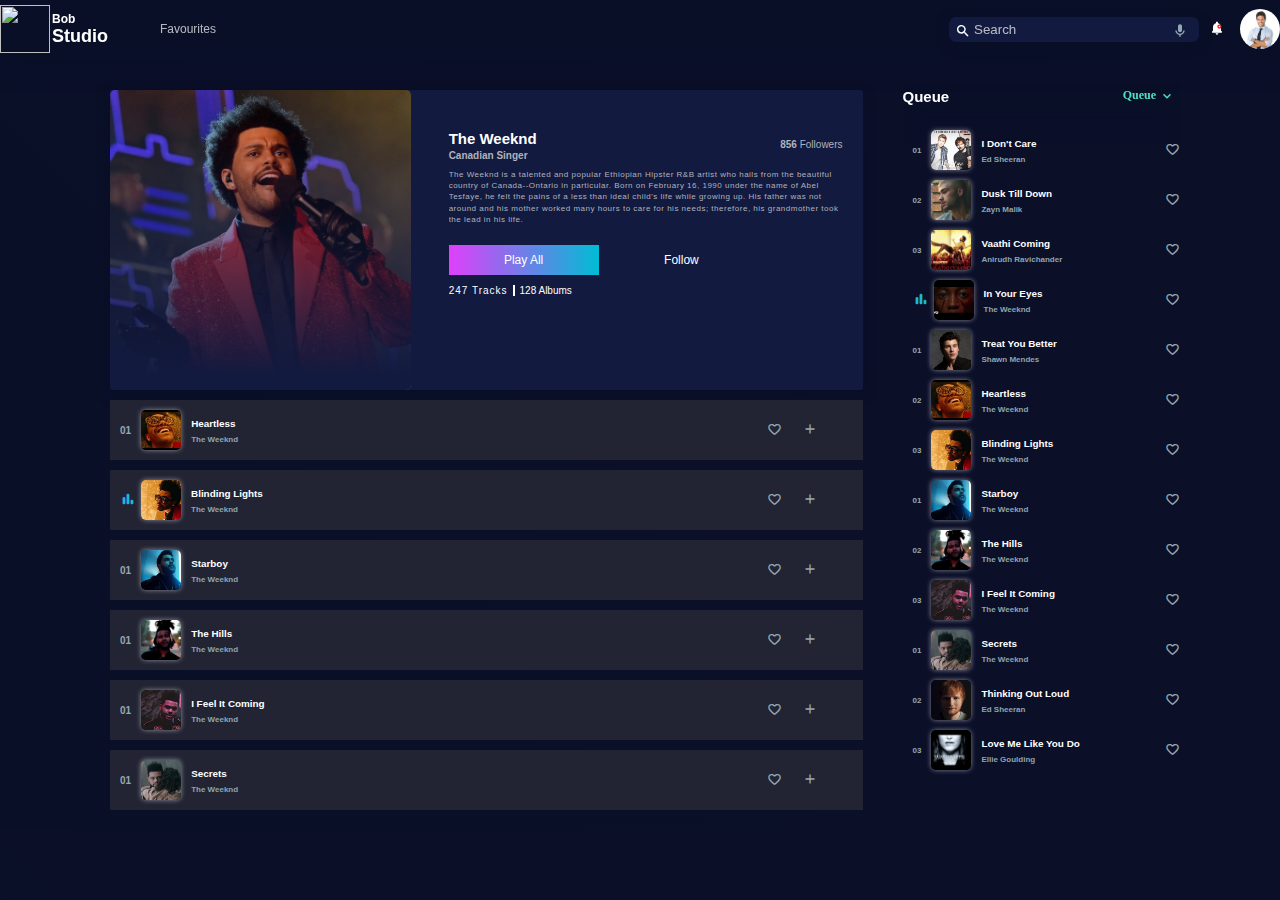
==== commit 8d0d1169: "add comments" ====
--- a/playlist.html
+++ b/playlist.html
@@ -4,19 +4,32 @@
 <head>
     <meta charset="UTF-8" />
     <meta name="viewport" content="width=device-width, initial-scale=1.0" />
+
+    <!-- Title -->
     <title>Bob Studio</title>
+
+    <!-- Favicon -->
     <link rel="shortcut icon" href="img/logo1.svg" type="image/x-icon">
+
+    <!-- Material Icons css link -->
     <link
         href="https://fonts.googleapis.com/css?family=Material+Icons|Material+Icons+Outlined|Material+Icons+Two+Tone|Material+Icons+Round"
         rel="stylesheet" />
+
+    <!-- Local css link -->
     <link rel="stylesheet" href="css/style.css" />
 
 </head>
 
 <body>
+    
     <!-- Navbar -->
+
+    <!-- Making navbar sticky to top -->
     <div class="navbar-fixed">
         <nav class="navbar">
+
+            <!-- Left part of navbar contains logo and menu -->
             <div class="left d-flex">
                 <div class="logo d-flex">
                     <div class="logo-img">
@@ -31,16 +44,23 @@
                     <a href="#player">Favourites</a>
                 </span>
             </div>
+
+            <!-- Right part of navbar contains search bar, notification, user pic -->
             <div class="right d-flex">
+                <!-- Search bar -->
                 <div class="search">
                     <span class="material-icons-round"> search </span>
                     <input type="text" placeholder="Search" />
                     <span class="material-icons-round"> mic </span>
                 </div>
+
+                <!-- Notification icon -->
                 <div class="notif">
                     <i class="material-icons-round"> notifications </i>
                     <i class="material-icons-round"> stop_circle </i>
                 </div>
+
+                <!-- Profile pic -->
                 <div class="profile-pic">
                     <img src="img/profile.jpeg" alt="" />
                 </div>
@@ -49,17 +69,26 @@
     </div>
     <!-- End Navbar -->
 
+    <!-- Container contains Main section and Queue Section -->
     <div class="container main-container d-flex">
+
         <!--  Main Section -->
         <main class="main-section col d-flex">
+
             <!-- Hero Section -->
             <div class="hero scale-up-center d-flex">
+
+                <!-- Left part -->
                 <div class="left">
                     <div class="image-container">
                         <img src="img/weeknd1.jpg" alt="" />
                     </div>
                 </div>
+
+                <!-- Right Part -->
                 <div class="right d-flex">
+
+                    <!-- Artist name -->
                     <div class="heading d-flex">
                         <div class="left">
                             <p class="artist-name">The Weeknd</p>
@@ -69,6 +98,8 @@
                             <span class="followers bold">856</span> Followers
                         </div>
                     </div>
+
+                    <!-- Description about artist -->
                     <div class="description">
                         The Weeknd is a talented and popular Ethiopian Hipster R&B artist who hails from the beautiful
                         country of
@@ -78,21 +109,29 @@
                         hours to care for his
                         needs; therefore, his grandmother took the lead in his life.
                     </div>
+
+                    <!-- Button controls -->
                     <div class="controls">
                         <button class="btn">Play All</button>
                         <button class="btn">Follow</button>
                     </div>
+
+                    <!-- Total tracks and albums -->
                     <div class="songs d-flex">
                         <div class="tracks"><span>247</span> Tracks</div>
                         <div class="albums"><span>128</span> Albums</div>
                     </div>
                 </div>
+
             </div>
             <!-- End Hero Section -->
 
             <!-- All Songs -->
             <div class="all-songs scale-up-center d-flex">
-                <div class="song d-flex">
+
+                <!-- Song -->
+                <div class="song d-flex">
+                    <!-- Left part -->
                     <div class="left d-flex">
                         <div class="count">01</div>
                         <a href="#player">
@@ -105,13 +144,19 @@
                             <div class="singer-name">The Weeknd</div>
                         </div>
                     </div>
+                    <!-- Right part -->
                     <div class="right d-flex">
+                        <!-- checkbox used for toggling favourite button -->
                         <input type="checkbox" class="toggle-button" />
                         <div class="favourite"></div>
                         <span class="material-icons-round"> add </span>
                     </div>
                 </div>
-                <div class="song d-flex">
+                <!-- End Song -->
+
+                <!-- Song -->
+                <div class="song d-flex">
+                    <!-- Left part -->
                     <div class="left d-flex">
                         <div class="current-playing">
                             <span class="material-icons-round">
@@ -128,13 +173,19 @@
                             <div class="singer-name">The Weeknd</div>
                         </div>
                     </div>
+                    <!-- Right part -->
                     <div class="right d-flex">
+                        <!-- checkbox used for toggling favourite button -->
                         <input type="checkbox" class="toggle-button" />
                         <div class="favourite"></div>
                         <span class="material-icons-round"> add </span>
                     </div>
                 </div>
-                <div class="song d-flex">
+                <!-- End Song -->
+
+                <!-- Song -->
+                <div class="song d-flex">
+                    <!-- Left part -->
                     <div class="left d-flex">
                         <div class="count">01</div>
                         <a href="#player">
@@ -147,13 +198,19 @@
                             <div class="singer-name">The Weeknd</div>
                         </div>
                     </div>
+                    <!-- Right part -->
                     <div class="right d-flex">
+                        <!-- checkbox used for toggling favourite button -->
                         <input type="checkbox" class="toggle-button" />
                         <div class="favourite"></div>
                         <span class="material-icons-round"> add </span>
                     </div>
                 </div>
-                <div class="song d-flex">
+                <!-- End Song -->
+
+                <!-- Song -->
+                <div class="song d-flex">
+                    <!-- Left part -->
                     <div class="left d-flex">
                         <div class="count">01</div>
                         <a href="#player">
@@ -166,13 +223,19 @@
                             <div class="singer-name">The Weeknd</div>
                         </div>
                     </div>
+                    <!-- Right part -->
                     <div class="right d-flex">
+                        <!-- checkbox used for toggling favourite button -->
                         <input type="checkbox" class="toggle-button" />
                         <div class="favourite"></div>
                         <span class="material-icons-round"> add </span>
                     </div>
                 </div>
-                <div class="song d-flex">
+                <!-- End Song -->
+
+                <!-- Song -->
+                <div class="song d-flex">
+                    <!-- Left part -->
                     <div class="left d-flex">
                         <div class="count">01</div>
                         <a href="#player">
@@ -185,13 +248,19 @@
                             <div class="singer-name">The Weeknd</div>
                         </div>
                     </div>
+                    <!-- Right part -->
                     <div class="right d-flex">
+                        <!-- checkbox used for toggling favourite button -->
                         <input type="checkbox" class="toggle-button" />
                         <div class="favourite"></div>
                         <span class="material-icons-round"> add </span>
                     </div>
                 </div>
-                <div class="song d-flex">
+                <!-- End Song -->
+
+                <!-- Song -->
+                <div class="song d-flex">
+                    <!-- Left part -->
                     <div class="left d-flex">
                         <div class="count">01</div>
                         <a href="#player">
@@ -204,341 +273,463 @@
                             <div class="singer-name">The Weeknd</div>
                         </div>
                     </div>
+
+                    <!-- Right part -->
                     <div class="right d-flex">
+                        <!-- checkbox used for toggling favourite button -->
                         <input type="checkbox" class="toggle-button" />
                         <div class="favourite"></div>
                         <span class="material-icons-round"> add </span>
                     </div>
                 </div>
+                <!-- End Song -->
             </div>
             <!-- End All Songs -->
+
         </main>
         <!-- End Main Section -->
 
-        <!-- Sidebar -->
+        <!-- Sidebar for Desktop -->
         <aside class="col">
-            <!-- Similar Artists -->
-            <div class="navbar-fixed scale-up-center d-flex">
-                <div class="left">Similar Artists</div>
-                <div class="right"><a href="#"> View All</a></div>
+        
+            <!-- Navbar with queue menu -->
+            <div class="navbar-fixed d-flex">
+                <!-- left  -->
+                <div class="left">Queue</div>
+        
+                <!-- Right part contains queue dropdown menu -->
+                <div class="right">
+        
+                    <!-- Dropdown container -->
+                    <div class="dropdown-container queue-menu" tabindex="1">
+                        Queue
+        
+                        <!-- down arrow icon -->
+                        <span class="material-icons-round">
+                            keyboard_arrow_down
+                        </span>
+        
+                        <!-- dropdown -->
+                        <div class="dropdown">
+                            <ul class="list">
+                                <li>
+                                    <a href="#player">
+                                        <span class="material-icons-round ">
+                                            queue_music
+                                        </span>
+                                        <span> Playlists</span>
+                                    </a>
+                                </li>
+                                <li>
+                                    <a href="#player">
+                                        <span class="material-icons-round ">
+                                            favorite
+                                        </span>
+                                        <span> Favourites Songs</span>
+                                    </a>
+                                </li>
+        
+                            </ul>
+                        </div>
+        
+                    </div>
+                </div>
             </div>
-
-            <div class="sidebar-main scale-up-center" id="similar-artists">
-                <div class="latest-artist d-flex">
-                    <div class="left d-flex">
-                        <a href="#player">
-                            <div class="image-container play-pause" tabindex="1">
-                                <img src="img/adele.jpg" alt="">
-                            </div>
-                        </a>
-                        <div class="details">
-                            <p class="name">Adele</p>
-                            <p class="date">English singer</p>
-                        </div>
-                    </div>
-                    <div class="right d-flex">
-                        <div class="dropdown-container" tabindex="1">
-                            <div class="dropdown">
-                                <ul class="list">
-                                    <li>
-                                        <a href="#player">
-                                            <span class="material-icons-round ">
-                                                play_arrow
-                                            </span>
-                                            <span> Play Now</span>
-                                        </a>
-                                    </li>
-                                    <li>
-                                        <a href="#player">
-                                            <span class="material-icons-round ">
-                                                add
-                                            </span>
-                                            <span> Add to Queue</span>
-                                        </a>
-                                    </li>
-                                    <li>
-                                        <a href="#player">
-                                            <span class="material-icons-round ">
-                                                playlist_add
-                                            </span>
-                                            <span> Add to Favourites</span>
-                                        </a>
-                                    </li>
-                                    <li>
-                                        <a href="#player">
-                                            <span class="material-icons-round ">
-                                                info
-                                            </span>
-                                            <span> Get Info</span>
-                                        </a>
-                                    </li>
-                                </ul>
-                            </div>
-                            <div class="menu-icon">
-                                <span class="material-icons-round">
-                                    more_horiz
-                                </span>
-                            </div>
-                        </div>
-
-                        <div class="length">
-                            4:44
-                        </div>
-
-                    </div>
-                </div>
-                <div class="latest-artist d-flex">
-                    <div class="left d-flex">
-                        <a href="#player">
-                            <div class="image-container play-pause" tabindex="1">
-                                <img src="img/AlanWalker.jpg" alt="">
-                            </div>
-                        </a>
-                        <div class="details">
-                            <p class="name">Alan Walker</p>
-                            <p class="date">Norwegian DJ</p>
-                        </div>
-                    </div>
-                    <div class="right d-flex">
-                        <div class="dropdown-container" tabindex="1">
-                            <div class="dropdown">
-                                <ul class="list">
-                                    <li>
-                                        <a href="#player">
-                                            <span class="material-icons-round ">
-                                                play_arrow
-                                            </span>
-                                            <span> Play Now</span>
-                                        </a>
-                                    </li>
-                                    <li>
-                                        <a href="#player">
-                                            <span class="material-icons-round ">
-                                                add
-                                            </span>
-                                            <span> Add to Queue</span>
-                                        </a>
-                                    </li>
-                                    <li>
-                                        <a href="#player">
-                                            <span class="material-icons-round ">
-                                                playlist_add
-                                            </span>
-                                            <span> Add to Favourites</span>
-                                        </a>
-                                    </li>
-                                    <li>
-                                        <a href="#player">
-                                            <span class="material-icons-round ">
-                                                info
-                                            </span>
-                                            <span> Get Info</span>
-                                        </a>
-                                    </li>
-                                </ul>
-                            </div>
-                            <div class="menu-icon">
-                                <span class="material-icons-round">
-                                    more_horiz
-                                </span>
-                            </div>
-                        </div>
-
-                        <div class="length">
-                            4:44
-                        </div>
-
-                    </div>
-                </div>
-                <div class="latest-artist d-flex">
-                    <div class="left d-flex">
+            <!-- Navbar with queue menu -->
+        
+            <!-- Sidebar main i.e. Song container -->
+            <div class="sidebar-main">
+        
+                <!-- Song -->
+                <div class="song d-flex">
+        
+                    <!-- Left part contains image and song details -->
+                    <div class="left d-flex">
+                        <div class="count">01</div>
+                        <a href="#player">
+                            <div class="image-container play-pause">
+                                <img src="img/i-dont-care.jpg" alt="" />
+                            </div>
+                        </a>
+                        <div class="name d-flex">
+                            <div class="song-name">I Don't Care</div>
+                            <div class="singer-name">Ed Sheeran</div>
+                        </div>
+                    </div>
+        
+                    <div class="right">
+                        <!-- used checkbox for toggling -->
+                        <input type="checkbox" class="toggle-button">
+                        <div class="favourite">
+                        </div>
+                    </div>
+                </div>
+                <!-- End Song -->
+        
+                <!-- Song -->
+                <div class="song d-flex">
+        
+                    <!-- Left part contains image and song details -->
+                    <div class="left d-flex">
+                        <div class="count">02</div>
+        
+                        <a href="#player">
+                            <div class="image-container play-pause">
+                                <img src="img/dusk-till-down.jpeg" alt="" />
+                            </div>
+                        </a>
+                        <div class="name d-flex">
+                            <div class="song-name">Dusk Till Down</div>
+                            <div class="singer-name">Zayn Malik</div>
+                        </div>
+        
+                    </div>
+                    <div class="right">
+                        <!-- used checkbox for toggling -->
+                        <input type="checkbox" class="toggle-button">
+                        <div class="favourite">
+                        </div>
+                    </div>
+                </div>
+                <!-- End Song -->
+        
+                <!-- Song -->
+                <div class="song d-flex">
+        
+                    <!-- Left part contains image and song details -->
+                    <div class="left d-flex">
+                        <div class="count">03</div>
+        
+                        <a href="#player">
+                            <div class="image-container play-pause">
+                                <img src="img/vaatthi.jpg" alt="" />
+                            </div>
+                        </a>
+                        <div class="name d-flex">
+                            <div class="song-name">Vaathi Coming</div>
+                            <div class="singer-name">Anirudh Ravichander</div>
+                        </div>
+        
+                    </div>
+                    <div class="right">
+                        <!-- used checkbox for toggling -->
+                        <input type="checkbox" class="toggle-button">
+                        <div class="favourite">
+                        </div>
+                    </div>
+                </div>
+                <!-- End Song -->
+        
+                <!-- Song -->
+                <div class="song d-flex">
+        
+                    <!-- Left part contains image and song details -->
+                    <div class="left d-flex">
+                        <div class="current-playing">
+                            <span class="material-icons-round">
+                                bar_chart
+                            </span>
+                        </div>
+                        <a href="#player">
+                            <div class="image-container play-pause">
+                                <img src="img/in-your-eyes.jpeg" alt="" />
+                            </div>
+                        </a>
+                        <div class="name d-flex">
+                            <div class="song-name">In Your Eyes</div>
+                            <div class="singer-name">The Weeknd</div>
+                        </div>
+        
+                    </div>
+                    <div class="right">
+                        <!-- used checkbox for toggling -->
+                        <input type="checkbox" class="toggle-button">
+                        <div class="favourite">
+                        </div>
+                    </div>
+                </div>
+                <!-- End Song -->
+        
+                <!-- Song -->
+                <div class="song d-flex">
+        
+                    <!-- Left part contains image and song details -->
+                    <div class="left d-flex">
+                        <div class="count">01</div>
+        
                         <a href="#player">
                             <div class="image-container play-pause" tabindex="1">
                                 <img src="img/shawnmendes.jpg" alt="">
                             </div>
                         </a>
-                        <div class="details">
-                            <p class="name">Shawn Mendes</p>
-                            <p class="date">Canadian singer</p>
-                        </div>
-                    </div>
-                    <div class="right d-flex">
-                        <div class="dropdown-container" tabindex="1">
-                            <div class="dropdown">
-                                <ul class="list">
-                                    <li>
-                                        <a href="#player">
-                                            <span class="material-icons-round ">
-                                                play_arrow
-                                            </span>
-                                            <span> Play Now</span>
-                                        </a>
-                                    </li>
-                                    <li>
-                                        <a href="#player">
-                                            <span class="material-icons-round ">
-                                                add
-                                            </span>
-                                            <span> Add to Queue</span>
-                                        </a>
-                                    </li>
-                                    <li>
-                                        <a href="#player">
-                                            <span class="material-icons-round ">
-                                                playlist_add
-                                            </span>
-                                            <span> Add to Favourites</span>
-                                        </a>
-                                    </li>
-                                    <li>
-                                        <a href="#player">
-                                            <span class="material-icons-round ">
-                                                info
-                                            </span>
-                                            <span> Get Info</span>
-                                        </a>
-                                    </li>
-                                </ul>
-                            </div>
-                            <div class="menu-icon">
-                                <span class="material-icons-round">
-                                    more_horiz
-                                </span>
-                            </div>
-                        </div>
-
-                        <div class="length">
-                            4:44
-                        </div>
-
+                        <div class="name d-flex">
+                            <div class="song-name"> Treat You Better</div>
+                            <div class="singer-name">Shawn Mendes</div>
+                        </div>
+                    </div>
+                    <div class="right">
+                        <!-- used checkbox for toggling -->
+                        <input type="checkbox" class="toggle-button">
+                        <div class="favourite">
+                        </div>
+                    </div>
+                </div>
+                <!-- End Song -->
+        
+                <!-- Song -->
+                <div class="song d-flex">
+        
+                    <!-- Left part contains image and song details -->
+                    <div class="left d-flex">
+                        <div class="count">02</div>
+        
+                        <a href="#player">
+                            <div class="image-container play-pause">
+                                <img src="img/heartless.webp" alt="" />
+                            </div>
+                        </a>
+                        <div class="name d-flex">
+                            <div class="song-name">Heartless</div>
+                            <div class="singer-name">The Weeknd</div>
+                        </div>
+        
+                    </div>
+                    <div class="right">
+                        <!-- used checkbox for toggling -->
+                        <input type="checkbox" class="toggle-button">
+                        <div class="favourite">
+                        </div>
+                    </div>
+                </div>
+                <!-- End Song -->
+        
+                <!-- Song -->
+                <div class="song d-flex">
+        
+                    <!-- Left part contains image and song details -->
+                    <div class="left d-flex">
+                        <div class="count">03</div>
+        
+                        <a href="#player">
+                            <div class="image-container play-pause">
+                                <img src="img/blinding-ligghts.webp" alt="" />
+                            </div>
+                        </a>
+                        <div class="name d-flex">
+                            <div class="song-name">Blinding Lights</div>
+                            <div class="singer-name">The Weeknd</div>
+                        </div>
+        
+                    </div>
+                    <div class="right">
+                        <!-- used checkbox for toggling -->
+                        <input type="checkbox" class="toggle-button">
+                        <div class="favourite">
+                        </div>
+                    </div>
+                </div>
+                <!-- End Song -->
+        
+                <!-- Song -->
+                <div class="song d-flex">
+        
+                    <!-- Left part contains image and song details -->
+                    <div class="left d-flex">
+                        <div class="count">01</div>
+        
+                        <a href="#player">
+                            <div class="image-container play-pause">
+                                <img src="img/starboy.webp" alt="" />
+                            </div>
+                        </a>
+                        <div class="name d-flex">
+                            <div class="song-name">Starboy</div>
+                            <div class="singer-name">The Weeknd</div>
+                        </div>
+        
+                    </div>
+                    <div class="right">
+                        <!-- used checkbox for toggling -->
+                        <input type="checkbox" class="toggle-button">
+                        <div class="favourite">
+                        </div>
+                    </div>
+                </div>
+                <!-- End Song -->
+        
+                <!-- Song -->
+                <div class="song d-flex">
+        
+                    <!-- Left part contains image and song details -->
+                    <div class="left d-flex">
+                        <div class="count">02</div>
+        
+                        <a href="#player">
+                            <div class="image-container play-pause">
+                                <img src="img/the-hills.webp" alt="" />
+                            </div>
+                        </a>
+                        <div class="name d-flex">
+                            <div class="song-name">The Hills</div>
+                            <div class="singer-name">The Weeknd</div>
+                        </div>
+        
+                    </div>
+                    <div class="right">
+                        <!-- used checkbox for toggling -->
+                        <input type="checkbox" class="toggle-button">
+                        <div class="favourite">
+                        </div>
+                    </div>
+                </div>
+                <!-- End Song -->
+        
+                <!-- Song -->
+                <div class="song d-flex">
+        
+                    <!-- Left part contains image and song details -->
+                    <div class="left d-flex">
+                        <div class="count">03</div>
+        
+                        <a href="#player">
+                            <div class="image-container play-pause">
+                                <img src="img/i-feel-it-coming.webp" alt="" />
+                            </div>
+                        </a>
+                        <div class="name d-flex">
+                            <div class="song-name">I feel it coming</div>
+                            <div class="singer-name">The Weeknd</div>
+                        </div>
+        
+                    </div>
+                    <div class="right">
+                        <!-- used checkbox for toggling -->
+                        <input type="checkbox" class="toggle-button">
+                        <div class="favourite">
+                        </div>
+                    </div>
+                </div>
+                <!-- End Song -->
+        
+                <!-- Song -->
+                <div class="song d-flex">
+        
+                    <!-- Left part contains image and song details -->
+                    <div class="left d-flex">
+                        <div class="count">01</div>
+        
+                        <a href="#player">
+                            <div class="image-container play-pause">
+                                <img src="img/secrets.webp" alt="" />
+                            </div>
+                        </a>
+                        <div class="name d-flex">
+                            <div class="song-name">Secrets</div>
+                            <div class="singer-name">The Weeknd</div>
+                        </div>
+        
+                    </div>
+                    <div class="right">
+                        <!-- used checkbox for toggling -->
+                        <input type="checkbox" class="toggle-button">
+                        <div class="favourite">
+                        </div>
+                    </div>
+                </div>
+                <!-- End Song -->
+        
+                <!-- Song -->
+                <div class="song d-flex">
+        
+                    <!-- Left part contains image and song details -->
+                    <div class="left d-flex">
+                        <div class="count">02</div>
+        
+                        <a href="#player">
+                            <div class="image-container play-pause">
+                                <img src="img/EdSheeran.jpg" alt="">
+                            </div>
+                        </a>
+                        <div class="name d-flex">
+                            <div class="song-name"> Thinking out loud</div>
+                            <div class="singer-name">Ed Sheeran</div>
+                        </div>
+        
+                    </div>
+                    <div class="right">
+                        <!-- used checkbox for toggling -->
+                        <input type="checkbox" class="toggle-button">
+                        <div class="favourite">
+                        </div>
+                    </div>
+                </div>
+                <!-- End Song -->
+        
+                <!-- Song -->
+                <div class="song d-flex">
+        
+                    <!-- Left part contains image and song details -->
+                    <div class="left d-flex">
+                        <div class="count">03</div>
+        
+                        <a href="#player">
+                            <div class="image-container play-pause">
+                                <img src="img/love-me.jpg" alt="">
+                            </div>
+                        </a>
+                        <div class="name d-flex">
+                            <div class="song-name"> Love Me Like You Do</div>
+                            <div class="singer-name">Ellie Goulding</div>
+                        </div>
+        
+                    </div>
+                    <div class="right">
+                        <!-- used checkbox for toggling -->
+                        <input type="checkbox" class="toggle-button">
+                        <div class="favourite">
+                        </div>
                     </div>
                 </div>
             </div>
-            <!-- End Similar Artists -->
-
-            <!-- Recently Played -->
-            <div class="navbar-fixed scale-up-center d-flex">
-                <div class="left">Recently Played</div>
-                <div class="right"><a href="#"> View All</a></div>
-            </div>
-
-            <div class="sidebar-main scale-up-center" id="recently-played">
-                <div class="song d-flex">
-                    <div class="left d-flex">
-                        <div class="count">01</div>
-                        <a href="#player">
-                            <div class="image-container play-pause">
-                                <img src="img/in-your-eyes.jpeg" alt="" />
-                            </div>
-                        </a>
-                        <div class="name d-flex">
-                            <div class="song-name">In Your Eyes</div>
-                            <div class="singer-name">The Weeknd</div>
-                        </div>
-                    </div>
-                    <div class="right">
-                        <input type="checkbox" class="toggle-button" />
-                        <div class="favourite"></div>
-                    </div>
-                </div>
-                <div class="song d-flex">
-                    <div class="left d-flex">
-                        <div class="count">02</div>
-
-                        <a href="#player">
-                            <div class="image-container play-pause">
-                                <img src="img/vaatthi.jpg" alt="" />
-                            </div>
-                        </a>
-                        <div class="name d-flex">
-                            <div class="song-name">Vaathi Coming</div>
-                            <div class="singer-name">Anirudh Ravichander</div>
-                        </div>
-                    </div>
-                    <div class="right">
-                        <input type="checkbox" class="toggle-button" />
-                        <div class="favourite"></div>
-                    </div>
-                </div>
-                <div class="song d-flex">
-                    <div class="left d-flex">
-                        <div class="count">03</div>
-
-                        <a href="#player">
-                            <div class="image-container play-pause">
-                                <img src="img/dusk-till-down.jpeg" alt="" />
-                            </div>
-                        </a>
-                        <div class="name d-flex">
-                            <div class="song-name">Dusk Till Down</div>
-                            <div class="singer-name">Zayn Malik</div>
-                        </div>
-                    </div>
-                    <div class="right">
-                        <input type="checkbox" class="toggle-button" />
-                        <div class="favourite"></div>
-                    </div>
-                </div>
-                <div class="song d-flex">
-                    <div class="left d-flex">
-                        <div class="count">03</div>
-
-                        <a href="#player">
-                            <div class="image-container play-pause">
-                                <img src="img/i-dont-care.jpg" alt="" />
-                            </div>
-                        </a>
-                        <div class="name d-flex">
-                            <div class="song-name">I Don't Care</div>
-                            <div class="singer-name">Ed Sheeran</div>
-                        </div>
-                    </div>
-                    <div class="right">
-                        <input type="checkbox" class="toggle-button" />
-                        <div class="favourite"></div>
-                    </div>
-                </div>
-                <div class="song d-flex">
-                    <div class="left d-flex">
-                        <div class="count">03</div>
-                
-                        <a href="#player">
-                            <div class="image-container play-pause">
-                                <img src="img/i-dont-care.jpg" alt="" />
-                            </div>
-                        </a>
-                        <div class="name d-flex">
-                            <div class="song-name">I Don't Care</div>
-                            <div class="singer-name">Ed Sheeran</div>
-                        </div>
-                    </div>
-                    <div class="right">
-                        <input type="checkbox" class="toggle-button" />
-                        <div class="favourite"></div>
-                    </div>
-                </div>
-            </div>
-            <!-- End Recently Played -->
-
+            <!-- End Sidebar main -->
+        
         </aside>
         <!-- End Sidebar -->
+
     </div>
-    <!-- Footer -->
+    <!-- End Container -->
+
+    <!-- Footer i.e. Player  -->
+    <!-- queue section is integrated in bottom player for mobile devices -->
     <footer id="player">
+        <!-- close icon for mobile devices to close bottom player -->
         <a class="material-icons-round close" href="">
             close
         </a>
+    
+        <!-- Container -->
         <div class="container d-flex">
+    
             <!-- Mobile Queue  -->
             <div class="queue">
+                <!-- Navbar with queue menu -->
                 <div class="navbar-fixed d-flex">
+                    <!-- left  -->
                     <div class="left">Queue</div>
-                    <div class="right">
+    
+                    <!-- Right part contains queue dropdown menu -->
+                    <div class="right">
+    
+                        <!-- Dropdown container -->
                         <div class="dropdown-container queue-menu" tabindex="1">
                             Queue
+    
+                            <!-- down arrow icon -->
                             <span class="material-icons-round">
                                 keyboard_arrow_down
                             </span>
+    
+                            <!-- dropdown -->
                             <div class="dropdown">
                                 <ul class="list">
                                     <li>
@@ -557,14 +748,22 @@
                                             <span> Favourites Songs</span>
                                         </a>
                                     </li>
-
+    
                                 </ul>
                             </div>
-                        </div>
-                    </div>
-                </div>
+    
+                        </div>
+                    </div>
+                </div>
+                <!-- Navbar with queue menu -->
+    
+                <!-- Sidebar main i.e. Song container -->
                 <div class="sidebar-main">
-                    <div class="song d-flex">
+    
+                    <!-- Song -->
+                    <div class="song d-flex">
+    
+                        <!-- Left part contains image and song details -->
                         <div class="left d-flex">
                             <div class="count">01</div>
                             <a href="#player">
@@ -577,16 +776,23 @@
                                 <div class="singer-name">Ed Sheeran</div>
                             </div>
                         </div>
-                        <div class="right">
-                            <input type="checkbox" class="toggle-button">
-                            <div class="favourite">
-                            </div>
-                        </div>
-                    </div>
-                    <div class="song d-flex">
+    
+                        <div class="right">
+                            <!-- used checkbox for toggling -->
+                            <input type="checkbox" class="toggle-button">
+                            <div class="favourite">
+                            </div>
+                        </div>
+                    </div>
+                    <!-- End Song -->
+    
+                    <!-- Song -->
+                    <div class="song d-flex">
+    
+                        <!-- Left part contains image and song details -->
                         <div class="left d-flex">
                             <div class="count">02</div>
-
+    
                             <a href="#player">
                                 <div class="image-container play-pause">
                                     <img src="img/dusk-till-down.jpeg" alt="" />
@@ -596,18 +802,24 @@
                                 <div class="song-name">Dusk Till Down</div>
                                 <div class="singer-name">Zayn Malik</div>
                             </div>
-
-                        </div>
-                        <div class="right">
-                            <input type="checkbox" class="toggle-button">
-                            <div class="favourite">
-                            </div>
-                        </div>
-                    </div>
-                    <div class="song d-flex">
+    
+                        </div>
+                        <div class="right">
+                            <!-- used checkbox for toggling -->
+                            <input type="checkbox" class="toggle-button">
+                            <div class="favourite">
+                            </div>
+                        </div>
+                    </div>
+                    <!-- End Song -->
+    
+                    <!-- Song -->
+                    <div class="song d-flex">
+    
+                        <!-- Left part contains image and song details -->
                         <div class="left d-flex">
                             <div class="count">03</div>
-
+    
                             <a href="#player">
                                 <div class="image-container play-pause">
                                     <img src="img/vaatthi.jpg" alt="" />
@@ -617,15 +829,21 @@
                                 <div class="song-name">Vaathi Coming</div>
                                 <div class="singer-name">Anirudh Ravichander</div>
                             </div>
-
-                        </div>
-                        <div class="right">
-                            <input type="checkbox" class="toggle-button">
-                            <div class="favourite">
-                            </div>
-                        </div>
-                    </div>
-                    <div class="song d-flex">
+    
+                        </div>
+                        <div class="right">
+                            <!-- used checkbox for toggling -->
+                            <input type="checkbox" class="toggle-button">
+                            <div class="favourite">
+                            </div>
+                        </div>
+                    </div>
+                    <!-- End Song -->
+    
+                    <!-- Song -->
+                    <div class="song d-flex">
+    
+                        <!-- Left part contains image and song details -->
                         <div class="left d-flex">
                             <div class="current-playing">
                                 <span class="material-icons-round">
@@ -641,18 +859,24 @@
                                 <div class="song-name">In Your Eyes</div>
                                 <div class="singer-name">The Weeknd</div>
                             </div>
-
-                        </div>
-                        <div class="right">
-                            <input type="checkbox" class="toggle-button">
-                            <div class="favourite">
-                            </div>
-                        </div>
-                    </div>
-                    <div class="song d-flex">
+    
+                        </div>
+                        <div class="right">
+                            <!-- used checkbox for toggling -->
+                            <input type="checkbox" class="toggle-button">
+                            <div class="favourite">
+                            </div>
+                        </div>
+                    </div>
+                    <!-- End Song -->
+    
+                    <!-- Song -->
+                    <div class="song d-flex">
+    
+                        <!-- Left part contains image and song details -->
                         <div class="left d-flex">
                             <div class="count">01</div>
-
+    
                             <a href="#player">
                                 <div class="image-container play-pause" tabindex="1">
                                     <img src="img/shawnmendes.jpg" alt="">
@@ -664,15 +888,21 @@
                             </div>
                         </div>
                         <div class="right">
-                            <input type="checkbox" class="toggle-button">
-                            <div class="favourite">
-                            </div>
-                        </div>
-                    </div>
-                    <div class="song d-flex">
+                            <!-- used checkbox for toggling -->
+                            <input type="checkbox" class="toggle-button">
+                            <div class="favourite">
+                            </div>
+                        </div>
+                    </div>
+                    <!-- End Song -->
+    
+                    <!-- Song -->
+                    <div class="song d-flex">
+    
+                        <!-- Left part contains image and song details -->
                         <div class="left d-flex">
                             <div class="count">02</div>
-
+    
                             <a href="#player">
                                 <div class="image-container play-pause">
                                     <img src="img/heartless.webp" alt="" />
@@ -682,18 +912,24 @@
                                 <div class="song-name">Heartless</div>
                                 <div class="singer-name">The Weeknd</div>
                             </div>
-
-                        </div>
-                        <div class="right">
-                            <input type="checkbox" class="toggle-button">
-                            <div class="favourite">
-                            </div>
-                        </div>
-                    </div>
-                    <div class="song d-flex">
+    
+                        </div>
+                        <div class="right">
+                            <!-- used checkbox for toggling -->
+                            <input type="checkbox" class="toggle-button">
+                            <div class="favourite">
+                            </div>
+                        </div>
+                    </div>
+                    <!-- End Song -->
+    
+                    <!-- Song -->
+                    <div class="song d-flex">
+    
+                        <!-- Left part contains image and song details -->
                         <div class="left d-flex">
                             <div class="count">03</div>
-
+    
                             <a href="#player">
                                 <div class="image-container play-pause">
                                     <img src="img/blinding-ligghts.webp" alt="" />
@@ -703,18 +939,24 @@
                                 <div class="song-name">Blinding Lights</div>
                                 <div class="singer-name">The Weeknd</div>
                             </div>
-
-                        </div>
-                        <div class="right">
-                            <input type="checkbox" class="toggle-button">
-                            <div class="favourite">
-                            </div>
-                        </div>
-                    </div>
-                    <div class="song d-flex">
+    
+                        </div>
+                        <div class="right">
+                            <!-- used checkbox for toggling -->
+                            <input type="checkbox" class="toggle-button">
+                            <div class="favourite">
+                            </div>
+                        </div>
+                    </div>
+                    <!-- End Song -->
+    
+                    <!-- Song -->
+                    <div class="song d-flex">
+    
+                        <!-- Left part contains image and song details -->
                         <div class="left d-flex">
                             <div class="count">01</div>
-
+    
                             <a href="#player">
                                 <div class="image-container play-pause">
                                     <img src="img/starboy.webp" alt="" />
@@ -724,18 +966,24 @@
                                 <div class="song-name">Starboy</div>
                                 <div class="singer-name">The Weeknd</div>
                             </div>
-
-                        </div>
-                        <div class="right">
-                            <input type="checkbox" class="toggle-button">
-                            <div class="favourite">
-                            </div>
-                        </div>
-                    </div>
-                    <div class="song d-flex">
+    
+                        </div>
+                        <div class="right">
+                            <!-- used checkbox for toggling -->
+                            <input type="checkbox" class="toggle-button">
+                            <div class="favourite">
+                            </div>
+                        </div>
+                    </div>
+                    <!-- End Song -->
+    
+                    <!-- Song -->
+                    <div class="song d-flex">
+    
+                        <!-- Left part contains image and song details -->
                         <div class="left d-flex">
                             <div class="count">02</div>
-
+    
                             <a href="#player">
                                 <div class="image-container play-pause">
                                     <img src="img/the-hills.webp" alt="" />
@@ -745,18 +993,24 @@
                                 <div class="song-name">The Hills</div>
                                 <div class="singer-name">The Weeknd</div>
                             </div>
-
-                        </div>
-                        <div class="right">
-                            <input type="checkbox" class="toggle-button">
-                            <div class="favourite">
-                            </div>
-                        </div>
-                    </div>
-                    <div class="song d-flex">
+    
+                        </div>
+                        <div class="right">
+                            <!-- used checkbox for toggling -->
+                            <input type="checkbox" class="toggle-button">
+                            <div class="favourite">
+                            </div>
+                        </div>
+                    </div>
+                    <!-- End Song -->
+    
+                    <!-- Song -->
+                    <div class="song d-flex">
+    
+                        <!-- Left part contains image and song details -->
                         <div class="left d-flex">
                             <div class="count">03</div>
-
+    
                             <a href="#player">
                                 <div class="image-container play-pause">
                                     <img src="img/i-feel-it-coming.webp" alt="" />
@@ -766,18 +1020,24 @@
                                 <div class="song-name">I feel it coming</div>
                                 <div class="singer-name">The Weeknd</div>
                             </div>
-
-                        </div>
-                        <div class="right">
-                            <input type="checkbox" class="toggle-button">
-                            <div class="favourite">
-                            </div>
-                        </div>
-                    </div>
-                    <div class="song d-flex">
+    
+                        </div>
+                        <div class="right">
+                            <!-- used checkbox for toggling -->
+                            <input type="checkbox" class="toggle-button">
+                            <div class="favourite">
+                            </div>
+                        </div>
+                    </div>
+                    <!-- End Song -->
+    
+                    <!-- Song -->
+                    <div class="song d-flex">
+    
+                        <!-- Left part contains image and song details -->
                         <div class="left d-flex">
                             <div class="count">01</div>
-
+    
                             <a href="#player">
                                 <div class="image-container play-pause">
                                     <img src="img/secrets.webp" alt="" />
@@ -787,18 +1047,24 @@
                                 <div class="song-name">Secrets</div>
                                 <div class="singer-name">The Weeknd</div>
                             </div>
-
-                        </div>
-                        <div class="right">
-                            <input type="checkbox" class="toggle-button">
-                            <div class="favourite">
-                            </div>
-                        </div>
-                    </div>
-                    <div class="song d-flex">
+    
+                        </div>
+                        <div class="right">
+                            <!-- used checkbox for toggling -->
+                            <input type="checkbox" class="toggle-button">
+                            <div class="favourite">
+                            </div>
+                        </div>
+                    </div>
+                    <!-- End Song -->
+    
+                    <!-- Song -->
+                    <div class="song d-flex">
+    
+                        <!-- Left part contains image and song details -->
                         <div class="left d-flex">
                             <div class="count">02</div>
-
+    
                             <a href="#player">
                                 <div class="image-container play-pause">
                                     <img src="img/EdSheeran.jpg" alt="">
@@ -808,18 +1074,24 @@
                                 <div class="song-name"> Thinking out loud</div>
                                 <div class="singer-name">Ed Sheeran</div>
                             </div>
-
-                        </div>
-                        <div class="right">
-                            <input type="checkbox" class="toggle-button">
-                            <div class="favourite">
-                            </div>
-                        </div>
-                    </div>
-                    <div class="song d-flex">
+    
+                        </div>
+                        <div class="right">
+                            <!-- used checkbox for toggling -->
+                            <input type="checkbox" class="toggle-button">
+                            <div class="favourite">
+                            </div>
+                        </div>
+                    </div>
+                    <!-- End Song -->
+    
+                    <!-- Song -->
+                    <div class="song d-flex">
+    
+                        <!-- Left part contains image and song details -->
                         <div class="left d-flex">
                             <div class="count">03</div>
-
+    
                             <a href="#player">
                                 <div class="image-container play-pause">
                                     <img src="img/love-me.jpg" alt="">
@@ -829,33 +1101,50 @@
                                 <div class="song-name"> Love Me Like You Do</div>
                                 <div class="singer-name">Ellie Goulding</div>
                             </div>
-
-                        </div>
-                        <div class="right">
-                            <input type="checkbox" class="toggle-button">
-                            <div class="favourite">
-                            </div>
-                        </div>
-                    </div>
-                </div>
+    
+                        </div>
+                        <div class="right">
+                            <!-- used checkbox for toggling -->
+                            <input type="checkbox" class="toggle-button">
+                            <div class="favourite">
+                            </div>
+                        </div>
+                    </div>
+                </div>
+                <!-- End Sidebar main -->
+    
             </div>
             <!--End Mobile Queue  -->
-
+    
             <!-- Bottom Player -->
             <div class="player d-flex">
+    
+                <!-- Left part of player -->
                 <div class="song-info left d-flex">
-                    <div class="image-container"><img src="img/weeknd.jpg" alt="" /></div>
+                    <!-- thumb -->
+                    <div class="image-container"><img src="img/weeknd.jpg" alt=""></div>
+    
+                    <!-- song with marquee -->
                     <div class="song-details">
                         <marquee behavior=scroll direction="left" scrollamount="3">Blinding Lights</marquee>
                         <p>The Weeknd</p>
                     </div>
+    
+                    <!-- favourite and other controls -->
                     <div class="make-favourite d-flex">
-                        <input type="checkbox" class="toggle-button" />
-                        <div class="favourite"></div>
+                        <input type="checkbox" class="toggle-button">
+                        <div class="favourite">
+                        </div>
                         <span class="material-icons-round">block</span>
                     </div>
-                </div>
+    
+                </div>
+                <!-- End Left part of player -->
+    
+                <!-- Middle part of player -->
                 <div class="main-controls d-flex center">
+    
+                    <!-- change song  controls -->
                     <div class="top-controls d-flex">
                         <span class="material-icons-round">shuffle</span>
                         <span class="material-icons-round">skip_previous</span>
@@ -863,27 +1152,40 @@
                         <span class="material-icons-round">skip_next</span>
                         <span class="material-icons-round">repeat</span>
                     </div>
+    
+                    <!-- audio seek bar using range input element -->
                     <div class="bottom-controls d-flex">
                         <div class="duration">1:24</div>
-                        <div class="progress d-flex"><input type="range" /></div>
+                        <div class="progress d-flex"><input type="range"></div>
                         <div class="duration">4:23</div>
                     </div>
-                </div>
+    
+                </div>
+                <!-- End Middle part of player -->
+    
+                <!-- Right part of player -->
                 <div class="right-control right d-flex">
+    
+                    <!-- Playlist, volume and other controls -->
                     <span class="material-icons-round">playlist_play</span>
                     <span class="material-icons-round">speaker</span>
                     <span class="material-icons-round">volume_up</span>
                     <div class="progress d-flex">
-                        <input type="range" />
+                        <input type="range">
                     </div>
                     <span class="material-icons-round">open_in_full</span>
                 </div>
+                <!-- End Right part of player -->
+    
             </div>
             <!--End Bottom Player -->
-
+    
         </div>
+        <!-- End Container -->
+    
     </footer>
     <!-- End Footer -->
+
 </body>
 
 </html>--- a/css/style.css
+++ b/css/style.css
@@ -6,6 +6,7 @@
   font-family: priori-sans;
   src: url(../Priori_Sans_Regular.ttf);
 }
+/* removing defalt padding and margins */
 * {
   padding: 0;
   margin: 0;
@@ -16,6 +17,7 @@
 
 html {
   font-size: 62.5%;
+  scroll-behavior: smooth;
 }
 body {
   background-image: linear-gradient(45deg, #0a0f28, #0c0f28);
@@ -32,13 +34,10 @@
   color: white;
   text-decoration: none;
 }
+
+/* Hiding scroll bar */
 ::-webkit-scrollbar {
   display: none;
-}
-::placeholder {
-  /* Chrome, Firefox, Opera, Safari 10.1+ */
-  color: #ffffffb3;
-  opacity: 1; /* Firefox */
 }
 html,
 body,
@@ -48,6 +47,13 @@
   scrollbar-width: none; /* Firefox */
 }
 
+/* Placeholder color */
+::placeholder {
+  /* Chrome, Firefox, Opera, Safari 10.1+ */
+  color: #ffffffb3;
+  opacity: 1; /* Firefox */
+}
+
 img {
   width: 100%;
   height: 100%;
@@ -58,11 +64,13 @@
   margin-right: 1.5rem;
   padding: 1rem;
 }
+/* flex class */
 .d-flex {
   display: flex;
   justify-content: center;
   align-items: center;
 }
+/* material icons  */
 .material-icons-round,
 .material-icons-outlined {
   font-size: 16px !important;
@@ -99,6 +107,17 @@
   flex: 1 0;
   display: none;
 }
+.image-container {
+  width: 6rem;
+  height: 6rem;
+  margin-right: 1rem;
+  border-radius: 5px;
+  overflow: hidden;
+}
+.section-container {
+  flex-wrap: wrap;
+  justify-content: space-between;
+}
 .section-title {
   margin: 2rem 0 1rem;
   color: white;
@@ -108,6 +127,7 @@
   line-height: 2;
   border-bottom: 1px solid white;
 }
+/* Dropdown */
 .dropdown {
   background-color: rgba(255, 255, 255, 0.9);
   position: absolute;
@@ -152,6 +172,7 @@
   z-index: 5;
   display: none;
 }
+/* checkbox toggle button */
 .toggle-button {
   position: absolute;
   z-index: 5;
@@ -199,18 +220,6 @@
   line-height: 6rem;
   font-size: 2rem;
 }
-.section-container {
-  flex-wrap: wrap;
-  justify-content: space-between;
-}
-.image-container {
-  width: 6rem;
-  height: 6rem;
-  margin-right: 1rem;
-  border-radius: 5px;
-  overflow: hidden;
-}
-
 /*=====  End of Play Pause hover effect  ======*/
 
 /*=============================================
@@ -231,6 +240,7 @@
   justify-content: space-between;
   align-items: center;
 }
+/* logo */
 .logo-img {
   height: 4.8rem;
   width: 5rem;
@@ -252,6 +262,9 @@
 .logo-name span:last-child {
   color: white;
   font-size: 1.5rem;
+}
+.link {
+  display: none;
 }
 .link a {
   padding: 10px;
@@ -267,6 +280,7 @@
   background-color: #fff4;
   border-radius: 5px;
 }
+/* search bar */
 .search input {
   padding: 0.5rem 2.5rem;
   width: 18rem;
@@ -311,6 +325,7 @@
   left: 8px;
   top: 3px;
 }
+/* user profile */
 .profile-pic {
   height: 4rem;
   width: 4rem;
@@ -528,7 +543,7 @@
 =            Mood Section            =
 =============================================*/
 
-#most-popular .section-container {
+#mood .section-container {
   justify-content: space-between;
 }
 .mood-element {
@@ -598,7 +613,7 @@
   left: 0;
   width: 100%;
   z-index: 20;
-  background-color: #282828;
+  background-color: #232b2b;
   visibility: hidden;
   opacity: 0;
   transition: 0.3s ease-in-out;
@@ -620,6 +635,7 @@
 }
 .player {
   width: 100%;
+  background-color: #282828;
 }
 .player .image-container {
   width: 4rem;
@@ -654,6 +670,7 @@
   margin-bottom: -1rem;
 }
 .make-favourite {
+  display: none;
   position: relative;
   align-self: flex-start;
   margin-top: 0.8rem;
@@ -682,11 +699,14 @@
 .bottom-controls .progress input {
   width: 17rem;
 }
+.right-control {
+  display: none;
+}
 .right-control .progress {
   width: 6rem;
 }
 .queue {
-  height: 71vh;
+  height: 75vh;
   background-color: #232b2b;
   overflow-y: auto;
   position: relative;
@@ -931,14 +951,18 @@
   line-height: 1.4;
   letter-spacing: 0.5px;
   font-size: 0.8rem;
+  max-height: 10rem;
+  overflow: auto;
 }
 .controls {
   margin-top: 2rem;
   margin-bottom: 1rem;
+  width: 100%;
 }
 .controls button {
   padding: 0.8rem;
-  width: 10rem;
+  width: 6rem;
+  font-size: 1rem;
   border-radius: 0%;
   margin-right: 0.5rem;
   border: 0px;
@@ -1011,7 +1035,7 @@
 }
 
 #similar-artists + .navbar-fixed {
-  z-index: 100;
+  z-index: -1;
 }
 #similar-artists .dropdown-container {
   z-index: 150;
@@ -1194,9 +1218,20 @@
   .search input {
     width: 16rem;
   }
+  .controls button {
+    width: 10rem;
+    font-size: 1.2rem;
+  }
   .player {
     justify-content: space-between;
     padding-inline: 1rem;
+  }
+  .make-favourite,
+  .right-control {
+    display: flex;
+  }
+  .link {
+    display: block;
   }
 }
 @media only screen and (min-width: 768px) {
